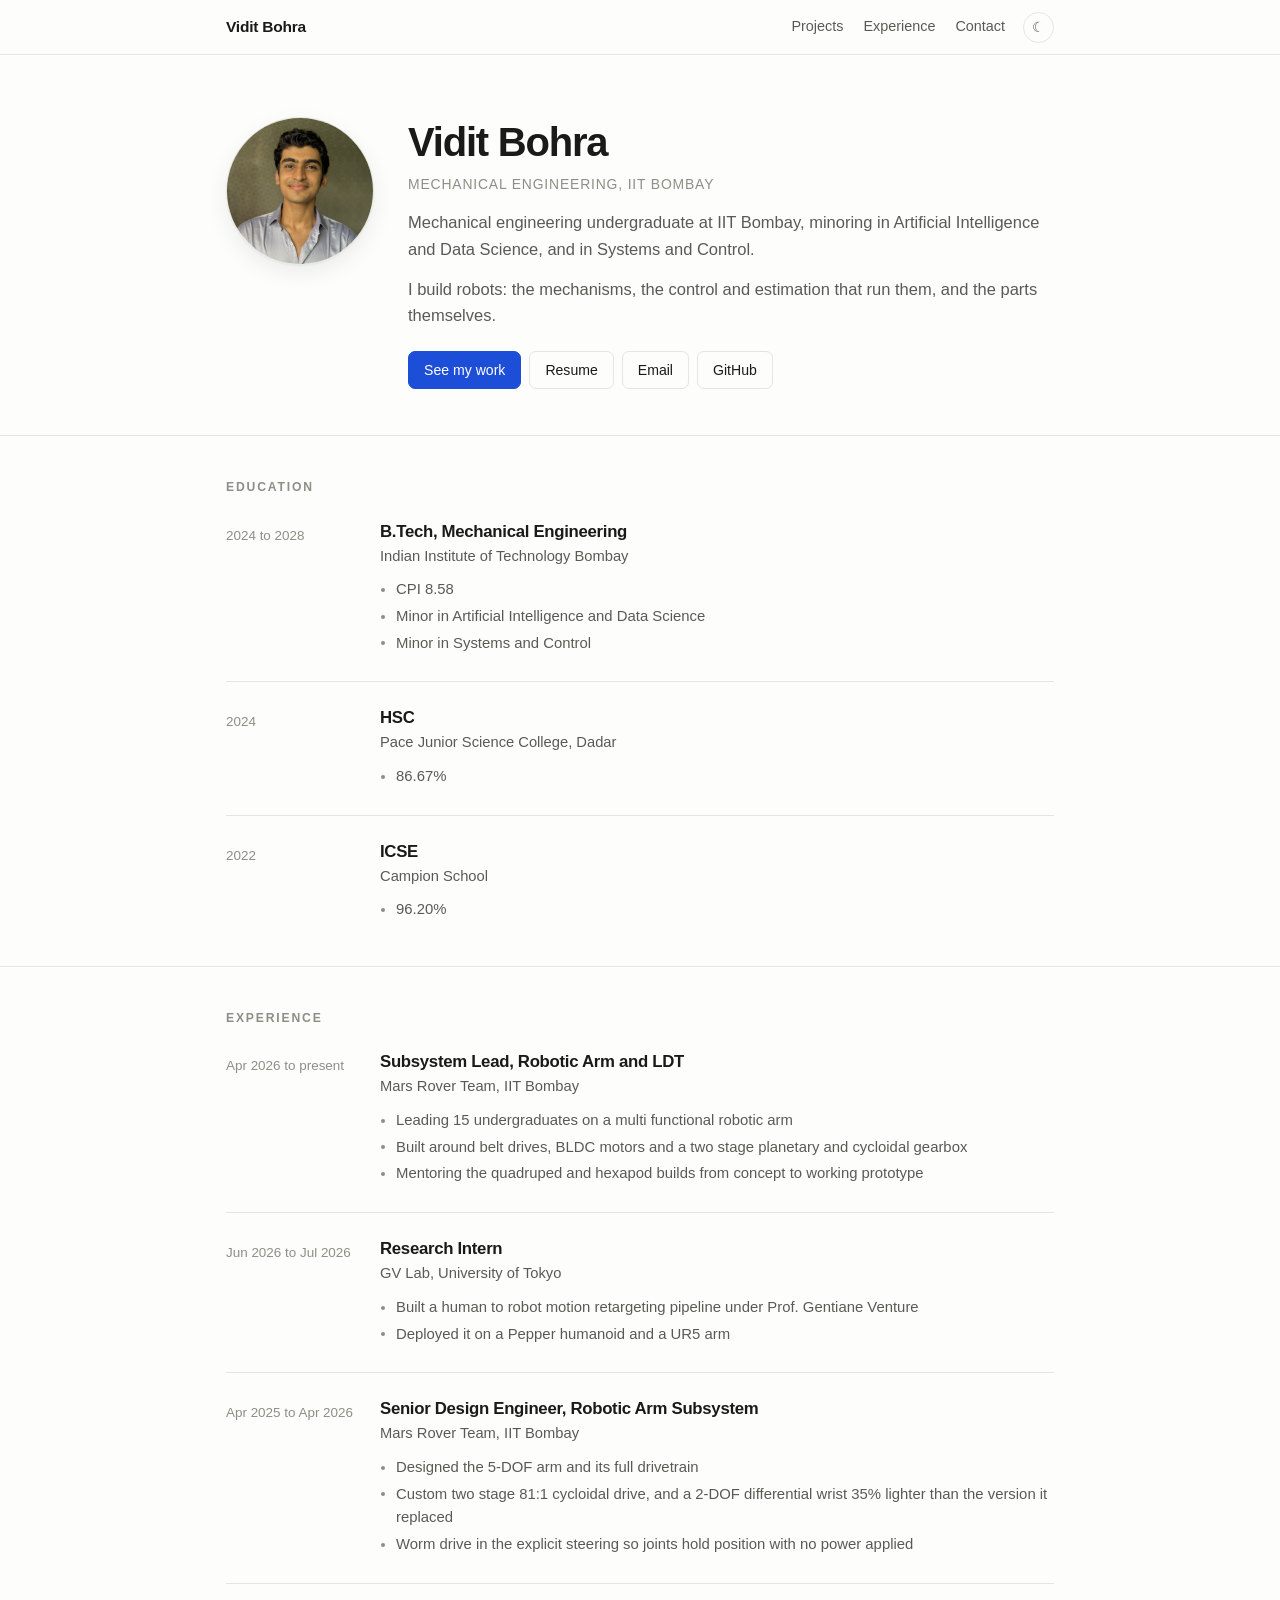
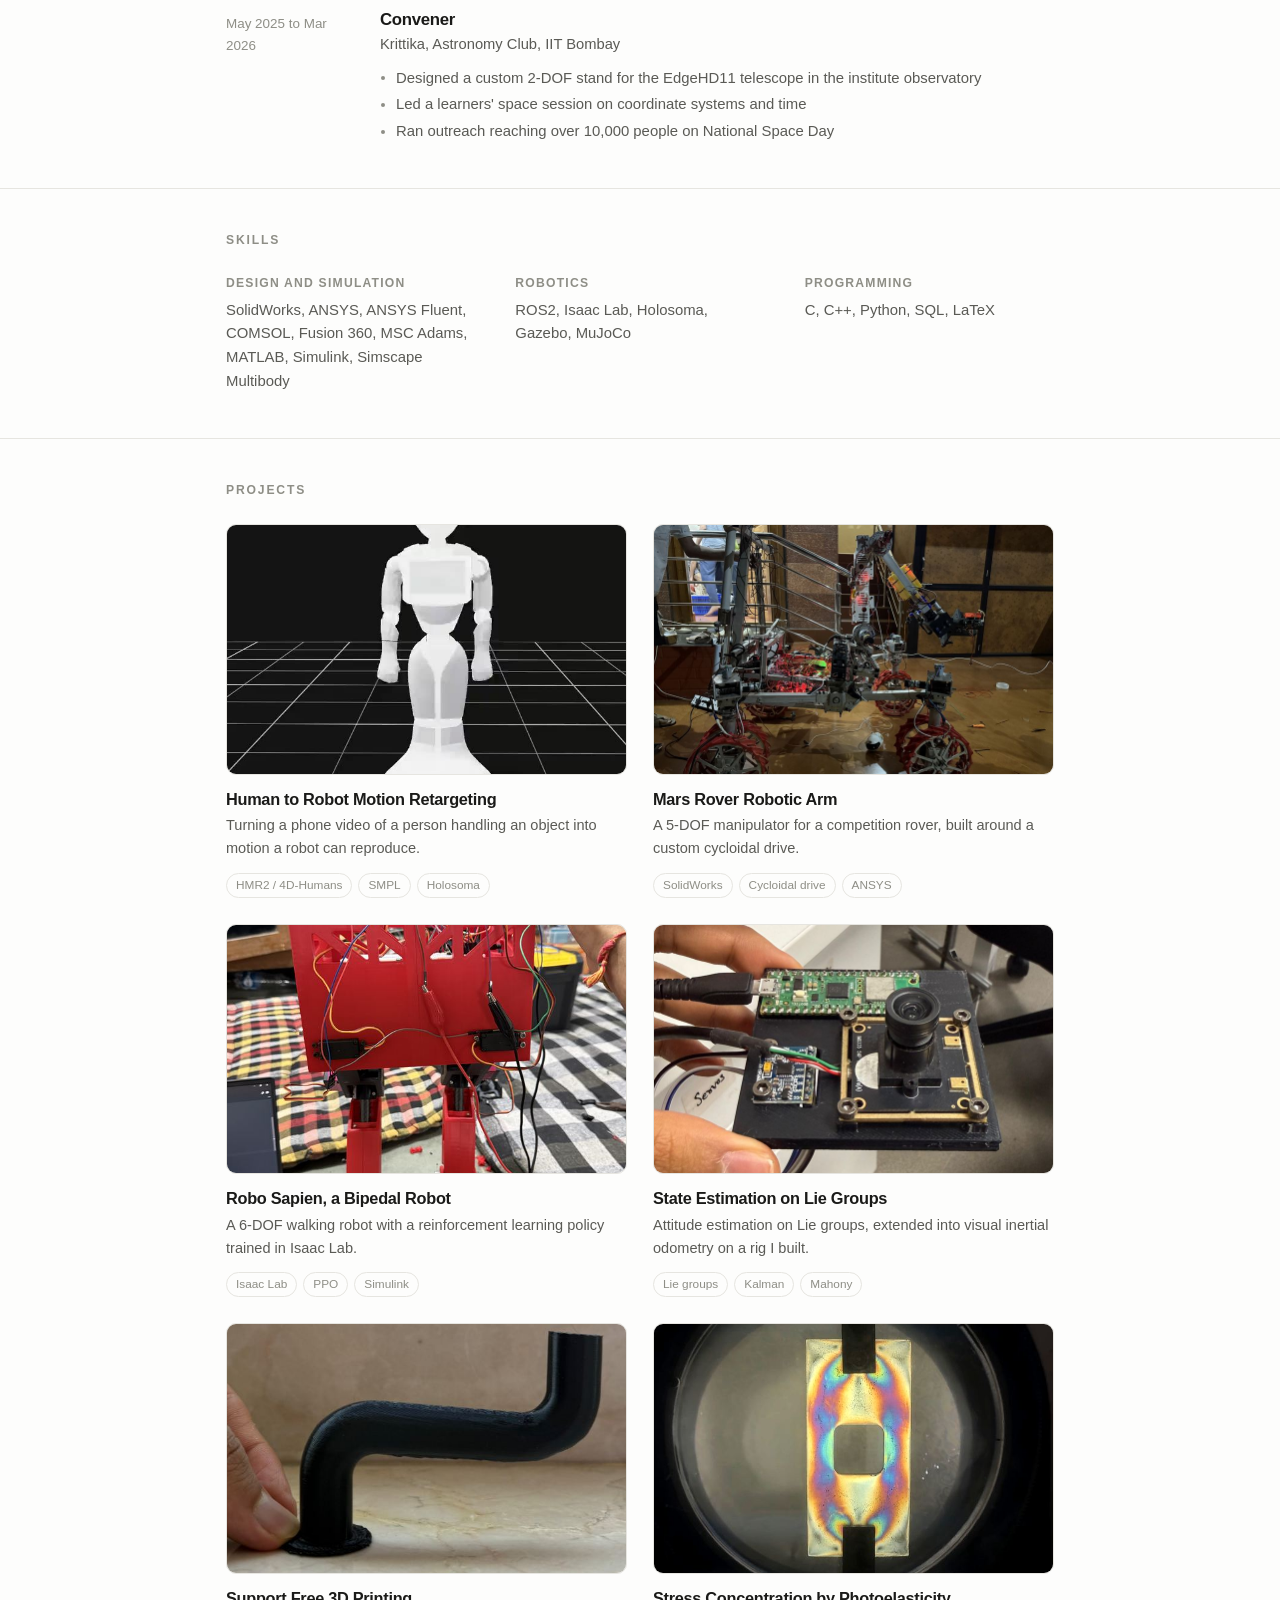
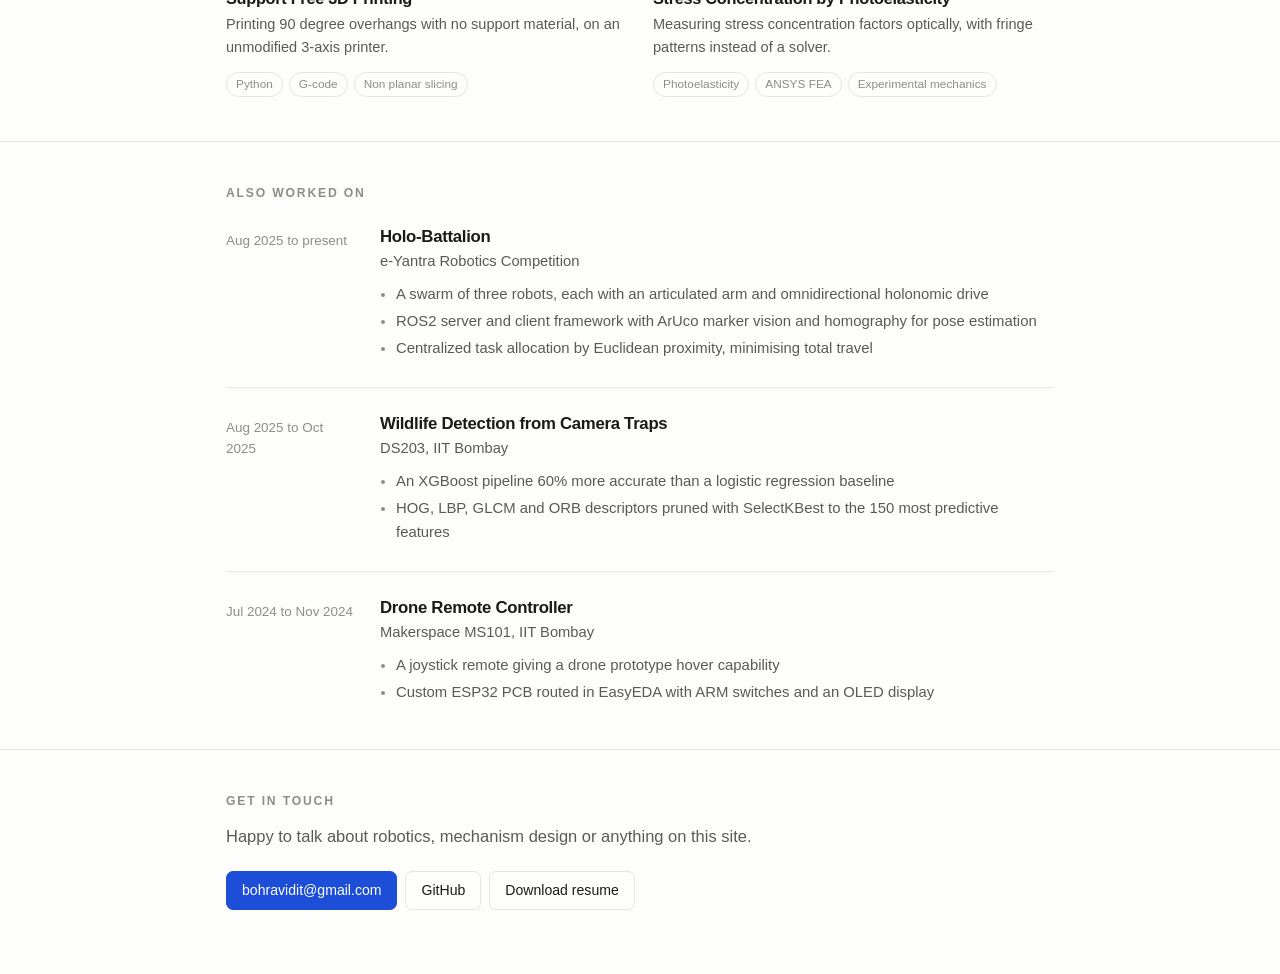
==== index.html @ 9d3ce559 "Redesign around how personal sites are actually laid out The portrait was rendering full size and un" ====
<!doctype html>
<html lang="en">
<head>
<meta charset="utf-8">
<meta name="viewport" content="width=device-width, initial-scale=1">
<title>Vidit Bohra</title>
<meta name="description" content="Mechanical engineering at IIT Bombay. Robotics, mechanism design, control and estimation.">
<meta property="og:title" content="Vidit Bohra">
<meta property="og:description" content="Mechanical engineering at IIT Bombay. Robotics, mechanism design, control and estimation.">
<meta property="og:type" content="website">
<link rel="stylesheet" href="style.css">
<link rel="icon" href="data:image/svg+xml,<svg xmlns='http://www.w3.org/2000/svg' viewBox='0 0 100 100'><text y='.9em' font-size='90'>&#9881;</text></svg>">
</head>
<body>

<header class="topbar">
  <div class="bar">
    <a class="wordmark" href="index.html">Vidit Bohra</a>
    <nav class="topnav"><a href="#projects">Projects</a><a href="#experience">Experience</a><a href="#contact">Contact</a></nav>
    <button id="theme-toggle" type="button" aria-label="Switch colour theme" title="Switch colour theme"></button>
  </div>
</header>


<header class="intro">
  <div class="wrap intro-inner">
    <img class="avatar" src="assets/me/portrait-thumb.jpg" alt="Vidit Bohra" decoding="async">
    <div class="intro-text">
      <h1>Vidit Bohra</h1>
      <p class="role">Mechanical Engineering, IIT Bombay</p>
      <p>Mechanical engineering undergraduate at IIT Bombay, minoring in Artificial Intelligence and Data Science, and in Systems and Control.</p><p>I build robots: the mechanisms, the control and estimation that run them, and the parts themselves.</p>
      <div class="btns">
        <a class="btn primary" href="#projects">See my work</a>
        <a class="btn" href="resume.pdf">Resume</a>
        <a class="btn" href="mailto:bohravidit@gmail.com">Email</a>
        <a class="btn" href="https://github.com/IGotYourMonkey">GitHub</a>
      </div>
    </div>
  </div>
</header>

<main>

<section id="education">
  <div class="wrap"><h2>Education</h2><ul class="rows"><li class="row"><p class="when">2024 to 2028</p><div class="row-body"><h3>B.Tech, Mechanical Engineering</h3><p class="org">Indian Institute of Technology Bombay</p><ul class="points"><li>CPI 8.58</li><li>Minor in Artificial Intelligence and Data Science</li><li>Minor in Systems and Control</li></ul></div></li><li class="row"><p class="when">2024</p><div class="row-body"><h3>HSC</h3><p class="org">Pace Junior Science College, Dadar</p><ul class="points"><li>86.67%</li></ul></div></li><li class="row"><p class="when">2022</p><div class="row-body"><h3>ICSE</h3><p class="org">Campion School</p><ul class="points"><li>96.20%</li></ul></div></li></ul></div>
</section>

<section id="experience">
  <div class="wrap"><h2>Experience</h2><ul class="rows"><li class="row"><p class="when">Apr 2026 to present</p><div class="row-body"><h3>Subsystem Lead, Robotic Arm and LDT</h3><p class="org">Mars Rover Team, IIT Bombay</p><ul class="points"><li>Leading 15 undergraduates on a multi functional robotic arm</li><li>Built around belt drives, BLDC motors and a two stage planetary and cycloidal gearbox</li><li>Mentoring the quadruped and hexapod builds from concept to working prototype</li></ul></div></li><li class="row"><p class="when">Jun 2026 to Jul 2026</p><div class="row-body"><h3>Research Intern</h3><p class="org">GV Lab, University of Tokyo</p><ul class="points"><li>Built a human to robot motion retargeting pipeline under Prof. Gentiane Venture</li><li>Deployed it on a Pepper humanoid and a UR5 arm</li></ul></div></li><li class="row"><p class="when">Apr 2025 to Apr 2026</p><div class="row-body"><h3>Senior Design Engineer, Robotic Arm Subsystem</h3><p class="org">Mars Rover Team, IIT Bombay</p><ul class="points"><li>Designed the 5-DOF arm and its full drivetrain</li><li>Custom two stage 81:1 cycloidal drive, and a 2-DOF differential wrist 35% lighter than the version it replaced</li><li>Worm drive in the explicit steering so joints hold position with no power applied</li></ul></div></li><li class="row"><p class="when">May 2025 to Mar 2026</p><div class="row-body"><h3>Convener</h3><p class="org">Krittika, Astronomy Club, IIT Bombay</p><ul class="points"><li>Designed a custom 2-DOF stand for the EdgeHD11 telescope in the institute observatory</li><li>Led a learners&#x27; space session on coordinate systems and time</li><li>Ran outreach reaching over 10,000 people on National Space Day</li></ul></div></li></ul></div>
</section>

<section id="skills">
  <div class="wrap"><h2>Skills</h2><dl class="skills"><div class="skill"><dt>Design and simulation</dt><dd>SolidWorks, ANSYS, ANSYS Fluent, COMSOL, Fusion 360, MSC Adams, MATLAB, Simulink, Simscape Multibody</dd></div><div class="skill"><dt>Robotics</dt><dd>ROS2, Isaac Lab, Holosoma, Gazebo, MuJoCo</dd></div><div class="skill"><dt>Programming</dt><dd>C, C++, Python, SQL, LaTeX</dd></div></dl></div>
</section>

<section id="projects">
  <div class="wrap">
    <h2>Projects</h2>
    <div class="cards"><a class="card" href="projects/retargeting.html"><div class="card-img"><img src="assets/retargeting/pepper-sim-poster.jpg" alt="A Pepper humanoid reproducing a captured human motion in simulation" loading="lazy" decoding="async"></div><div class="card-body"><h3>Human to Robot Motion Retargeting</h3><p class="card-sum">Turning a phone video of a person handling an object into motion a robot can reproduce.</p><ul class="tags"><li>HMR2 / 4D-Humans</li><li>SMPL</li><li>Holosoma</li></ul></div></a><a class="card" href="projects/mars-rover-arm.html"><div class="card-img"><img src="assets/mars-rover-arm/rover-field-thumb.jpg" alt="The completed rover with its robotic arm deployed on a competition course" loading="lazy" decoding="async"></div><div class="card-body"><h3>Mars Rover Robotic Arm</h3><p class="card-sum">A 5-DOF manipulator for a competition rover, built around a custom cycloidal drive.</p><ul class="tags"><li>SolidWorks</li><li>Cycloidal drive</li><li>ANSYS</li></ul></div></a><a class="card" href="projects/bipedal-robot.html"><div class="card-img"><img src="assets/bipedal-robot/hardware-thumb.jpg" alt="The assembled bipedal robot in red printed parts, standing on a bench" loading="lazy" decoding="async"></div><div class="card-body"><h3>Robo Sapien, a Bipedal Robot</h3><p class="card-sum">A 6-DOF walking robot with a reinforcement learning policy trained in Isaac Lab.</p><ul class="tags"><li>Isaac Lab</li><li>PPO</li><li>Simulink</li></ul></div></a><a class="card" href="projects/state-estimation.html"><div class="card-img"><img src="assets/state-estimation/camera-imu-rig-thumb.jpg" alt="A hand holding the custom camera and IMU rig built on a printed plate" loading="lazy" decoding="async"></div><div class="card-body"><h3>State Estimation on Lie Groups</h3><p class="card-sum">Attitude estimation on Lie groups, extended into visual inertial odometry on a rig I built.</p><ul class="tags"><li>Lie groups</li><li>Kalman</li><li>Mahony</li></ul></div></a><a class="card" href="projects/support-free-printing.html"><div class="card-img"><img src="assets/support-free-printing/printed-part-thumb.jpg" alt="A black 3D printed pipe with a 90 degree overhang, printed without supports" loading="lazy" decoding="async"></div><div class="card-body"><h3>Support Free 3D Printing</h3><p class="card-sum">Printing 90 degree overhangs with no support material, on an unmodified 3-axis printer.</p><ul class="tags"><li>Python</li><li>G-code</li><li>Non planar slicing</li></ul></div></a><a class="card" href="projects/photoelasticity.html"><div class="card-img"><img src="assets/photoelasticity/square-hole-thumb.jpg" alt="Coloured isochromatic fringe pattern around a square hole in a loaded specimen" loading="lazy" decoding="async"></div><div class="card-body"><h3>Stress Concentration by Photoelasticity</h3><p class="card-sum">Measuring stress concentration factors optically, with fringe patterns instead of a solver.</p><ul class="tags"><li>Photoelasticity</li><li>ANSYS FEA</li><li>Experimental mechanics</li></ul></div></a></div>
  </div>
</section>

<section id="other">
  <div class="wrap"><h2>Also worked on</h2><ul class="rows"><li class="row"><p class="when">Aug 2025 to present</p><div class="row-body"><h3>Holo-Battalion</h3><p class="org">e-Yantra Robotics Competition</p><ul class="points"><li>A swarm of three robots, each with an articulated arm and omnidirectional holonomic drive</li><li>ROS2 server and client framework with ArUco marker vision and homography for pose estimation</li><li>Centralized task allocation by Euclidean proximity, minimising total travel</li></ul></div></li><li class="row"><p class="when">Aug 2025 to Oct 2025</p><div class="row-body"><h3>Wildlife Detection from Camera Traps</h3><p class="org">DS203, IIT Bombay</p><ul class="points"><li>An XGBoost pipeline 60% more accurate than a logistic regression baseline</li><li>HOG, LBP, GLCM and ORB descriptors pruned with SelectKBest to the 150 most predictive features</li></ul></div></li><li class="row"><p class="when">Jul 2024 to Nov 2024</p><div class="row-body"><h3>Drone Remote Controller</h3><p class="org">Makerspace MS101, IIT Bombay</p><ul class="points"><li>A joystick remote giving a drone prototype hover capability</li><li>Custom ESP32 PCB routed in EasyEDA with ARM switches and an OLED display</li></ul></div></li></ul></div>
</section>

</main>


<footer id="contact">
  <div class="wrap">
    <h2>Get in touch</h2>
    <p class="footer-line">Happy to talk about robotics, mechanism design or anything on this site.</p>
    <div class="btns">
      <a class="btn primary" href="mailto:bohravidit@gmail.com">bohravidit@gmail.com</a>
      <a class="btn" href="https://github.com/IGotYourMonkey">GitHub</a>
      <a class="btn" href="resume.pdf">Download resume</a>
    </div>
  </div>
</footer>

<div id="lightbox" hidden>
  <button id="lightbox-close" type="button" aria-label="Close">&times;</button>
  <img id="lightbox-img" alt="">
</div>

<script src="script.js"></script>
</body>
</html>
---- style.css ----
/* Vidit Bohra, personal site.

   Laid out the way good personal sites are: one narrow column, a compact header
   with a circular photo beside the name, understated section labels, and dates
   in a left gutter. No alternating background bands and very little box chrome,
   which is what made the earlier version read like a product page rather than
   somebody's site. */

:root {
  --bg:       #fdfdfc;
  --raised:   #f4f4f2;
  --text:     #1a1a18;
  --muted:    #5a5a55;
  --faint:    #8e8e86;
  --rule:     #e6e5e0;
  --accent:   #1d4ed8;
  --accent-c: #ffffff;
  --shadow:   0 1px 2px rgb(20 20 18 / 5%), 0 8px 22px rgb(20 20 18 / 7%);

  --wrap:  880px;
  --prose: 660px;
}

@media (prefers-color-scheme: dark) {
  :root {
    --bg: #111110; --raised: #1a1a18; --text: #e9e8e3; --muted: #a3a29b;
    --faint: #77766f; --rule: #2a2a27; --accent: #8fb0ff; --accent-c: #111110;
    --shadow: 0 1px 2px rgb(0 0 0 / 40%), 0 8px 22px rgb(0 0 0 / 34%);
  }
}

/* The toggle writes data-theme on <html> and has to beat the media query,
   so both directions are stated explicitly. */
:root[data-theme="light"] {
  --bg: #fdfdfc; --raised: #f4f4f2; --text: #1a1a18; --muted: #5a5a55;
  --faint: #8e8e86; --rule: #e6e5e0; --accent: #1d4ed8; --accent-c: #ffffff;
  --shadow: 0 1px 2px rgb(20 20 18 / 5%), 0 8px 22px rgb(20 20 18 / 7%);
}
:root[data-theme="dark"] {
  --bg: #111110; --raised: #1a1a18; --text: #e9e8e3; --muted: #a3a29b;
  --faint: #77766f; --rule: #2a2a27; --accent: #8fb0ff; --accent-c: #111110;
  --shadow: 0 1px 2px rgb(0 0 0 / 40%), 0 8px 22px rgb(0 0 0 / 34%);
}

* { box-sizing: border-box; }
html { -webkit-text-size-adjust: 100%; scroll-behavior: smooth; scroll-padding-top: 4.5rem; }

body {
  margin: 0;
  background: var(--bg);
  color: var(--text);
  font: 400 16.5px/1.6 -apple-system, BlinkMacSystemFont, "Segoe UI", Roboto,
        "Helvetica Neue", Arial, sans-serif;
  -webkit-font-smoothing: antialiased;
}

@media (prefers-reduced-motion: reduce) {
  html { scroll-behavior: auto; }
  *, *::before, *::after { transition: none !important; animation: none !important; }
}

img { max-width: 100%; display: block; }
a { color: var(--accent); }
:focus-visible { outline: 2px solid var(--accent); outline-offset: 3px; border-radius: 4px; }

h1, h2, h3 { margin: 0; line-height: 1.25; letter-spacing: -0.018em; font-weight: 640; }
p { margin: 0; }

.wrap { max-width: var(--wrap); margin: 0 auto; padding: 0 26px; }

/* ── Top bar ─────────────────────────────────────────────── */

.topbar {
  position: sticky; top: 0; z-index: 40;
  background: color-mix(in srgb, var(--bg) 85%, transparent);
  backdrop-filter: saturate(180%) blur(10px);
  border-bottom: 1px solid var(--rule);
}

.bar {
  max-width: var(--wrap); margin: 0 auto; padding: 0 26px;
  height: 54px; display: flex; align-items: center; gap: 18px;
}

.wordmark {
  font-weight: 640; font-size: .97rem; letter-spacing: -0.015em;
  color: var(--text); text-decoration: none; margin-right: auto;
}

.topnav { display: flex; gap: 20px; align-items: center; }
.topnav a { color: var(--muted); text-decoration: none; font-size: .9rem; }
.topnav a:hover { color: var(--text); }
.topnav .back::before { content: "\2190"; margin-right: .4em; }

#theme-toggle {
  width: 31px; height: 31px; flex: none;
  border: 1px solid var(--rule); border-radius: 50%;
  background: transparent; color: var(--muted);
  font-size: .88rem; line-height: 1; cursor: pointer;
}
#theme-toggle:hover { color: var(--accent); border-color: var(--accent); }

/* ── Intro ───────────────────────────────────────────────── */

.intro { padding: 62px 0 46px; }

.intro-inner { display: flex; align-items: flex-start; gap: 34px; }

.avatar {
  flex: none; width: 148px; height: 148px;
  border-radius: 50%;             /* the source is already a square face crop */
  object-fit: cover;
  border: 1px solid var(--rule);
  box-shadow: var(--shadow);
}

.intro-text { min-width: 0; }
.intro-text h1 { font-size: clamp(1.9rem, 4vw, 2.5rem); letter-spacing: -0.03em; }

.role {
  margin-top: 6px; color: var(--faint);
  font-size: .87rem; font-weight: 500;
  letter-spacing: .06em; text-transform: uppercase;
}

.intro-text p:not(.role) {
  margin-top: 14px; color: var(--muted); max-width: var(--prose);
}

.btns { display: flex; flex-wrap: wrap; gap: 8px; margin-top: 22px; }

.btn {
  display: inline-block; padding: 7px 15px;
  border: 1px solid var(--rule); border-radius: 7px;
  background: transparent; color: var(--text);
  font-size: .88rem; text-decoration: none;
  transition: border-color .15s, color .15s, background .15s;
}
.btn:hover { border-color: var(--accent); color: var(--accent); }
.btn.primary { background: var(--accent); border-color: var(--accent); color: var(--accent-c); }
.btn.primary:hover { color: var(--accent-c); opacity: .9; }

/* ── Sections ────────────────────────────────────────────── */

section { padding: 44px 0; border-top: 1px solid var(--rule); }

/* Section names are labels, not headlines. The content is the loud part. */
section > .wrap > h2 {
  font-size: .76rem; font-weight: 620;
  letter-spacing: .15em; text-transform: uppercase;
  color: var(--faint); margin-bottom: 26px;
}

/* ── Row lists ───────────────────────────────────────────── */

.rows { list-style: none; margin: 0; padding: 0; }

.row {
  display: grid; grid-template-columns: 128px minmax(0, 1fr); gap: 0 26px;
  padding-bottom: 26px; margin-bottom: 26px;
  border-bottom: 1px solid var(--rule);
}
.row:last-child { padding-bottom: 0; margin-bottom: 0; border-bottom: 0; }

.when {
  color: var(--faint); font-size: .84rem;
  font-variant-numeric: tabular-nums; padding-top: 3px;
}

.row-body h3 { font-size: 1.05rem; }
.org { color: var(--muted); font-size: .92rem; margin-top: 2px; }

.points {
  list-style: none; margin: 10px 0 0; padding: 0;
  color: var(--muted); font-size: .93rem;
}
.points li { position: relative; padding-left: 16px; margin-bottom: 3px; }
.points li:last-child { margin-bottom: 0; }
.points li::before {
  content: ""; position: absolute; left: 1px; top: .66em;
  width: 4px; height: 4px; border-radius: 50%; background: var(--faint);
}

/* ── Skills ──────────────────────────────────────────────── */

.skills {
  margin: 0; display: grid; gap: 20px 40px;
  grid-template-columns: repeat(auto-fit, minmax(15rem, 1fr));
}
.skills dt {
  font-size: .76rem; font-weight: 620; letter-spacing: .1em;
  text-transform: uppercase; color: var(--faint); margin-bottom: 5px;
}
.skills dd { margin: 0; font-size: .93rem; color: var(--muted); }

/* ── Project cards ───────────────────────────────────────── */

.cards {
  display: grid; gap: 26px;
  grid-template-columns: repeat(auto-fill, minmax(min(100%, 22rem), 1fr));
}

.card {
  display: block; text-decoration: none; color: inherit;
  border-radius: 10px;
}
.card-img {
  aspect-ratio: 16 / 10; overflow: hidden; border-radius: 10px;
  background: var(--raised); border: 1px solid var(--rule);
}
.card-img img { width: 100%; height: 100%; object-fit: cover; transition: transform .4s ease; }
.card:hover .card-img img { transform: scale(1.035); }

.card-body { padding-top: 14px; }
.card-body h3 { font-size: 1.02rem; }
.card:hover .card-body h3 { color: var(--accent); }
.card-body h3::after {
  content: "\2192"; margin-left: .4em; color: var(--accent);
  opacity: 0; transition: opacity .2s, transform .2s; display: inline-block;
}
.card:hover .card-body h3::after { opacity: 1; transform: translateX(3px); }

.card-sum { margin-top: 5px; color: var(--muted); font-size: .91rem; }

.tags { list-style: none; display: flex; flex-wrap: wrap; gap: 6px; padding: 0; margin: 12px 0 0; }
.tags li {
  padding: 2px 9px; border: 1px solid var(--rule); border-radius: 20px;
  color: var(--faint); font-size: .74rem;
}

/* ── Project page ────────────────────────────────────────── */

.project-head { padding: 52px 0 0; }
.project-head h1 { font-size: clamp(1.8rem, 4vw, 2.3rem); letter-spacing: -0.028em; }
.project-head .role { margin-top: 8px; }
.summary { margin-top: 16px; color: var(--muted); max-width: var(--prose); font-size: 1.05rem; }
.project-head .tags { margin-top: 18px; }

.cover { margin: 34px 0 0; }
.cover .media { aspect-ratio: var(--ar, 16 / 9); max-height: 520px; border-radius: 10px; }

.writeup { padding: 40px 0; border-top: 0; }
.prose { max-width: var(--prose); }
.prose p { margin-bottom: 17px; color: var(--muted); }
.prose p:last-child { margin-bottom: 0; }

/* ── Galleries ───────────────────────────────────────────── */

/* Justified rows. Each tile is sized from its real aspect ratio (--ar, set per
   figure by the generator) and allowed to grow, so every row ends flush at both
   edges instead of leaving a hole where a grid ran out of items. */
.grid { display: flex; flex-wrap: wrap; gap: 16px; }

.tile {
  margin: 0;
  /* Width tracking --ar is what puts every tile in a row on the same height.
     The grow factor is scaled up because flexbox distributes only a fraction of
     the free space when the factors in a line sum to under 1, which left a lone
     item on a last row stranded at half width. */
  flex: calc(var(--ar) * 10) 1 calc(var(--ar) * 180px);
  /* Ceiling on height, expressed as width so the aspect ratio still holds. Full
     rows never reach it; it only catches a leftover item on a last row, which
     would otherwise stretch across the page and crop badly. */
  max-width: calc(var(--ar) * 400px);
}

/* Plots and diagrams carry fine detail, so they get a row to themselves. */
.tile.plot { flex-basis: 100%; }

/* Every media cell is a button so it works from the keyboard as well.
   The box takes the media's own aspect ratio, so nothing is cropped. */
.media {
  position: relative; display: block; width: 100%; padding: 0;
  aspect-ratio: var(--ar, 4 / 3); max-height: 480px;
  overflow: hidden; cursor: pointer;
  border: 1px solid var(--rule); border-radius: 8px;
  background: var(--raised);
  transition: border-color .2s;
}
.media:hover { border-color: var(--accent); }
.media img { width: 100%; height: 100%; object-fit: cover; transition: transform .4s ease; }
.media:hover img { transform: scale(1.03); }

/* Plots are drawn on white, so the cell stays white in both themes. */
.tile.plot .media { background: #fff; max-height: 560px; }
.tile.plot .media img { object-fit: contain; padding: 10px; }
.tile.plot .media:hover img { transform: none; }

.play {
  position: absolute; inset: 0; margin: auto;
  width: 50px; height: 50px; border-radius: 50%;
  background: rgb(0 0 0 / 52%); backdrop-filter: blur(3px);
  border: 1.5px solid rgb(255 255 255 / 70%);
  transition: background .2s, transform .2s;
}
.play::after {
  content: ""; position: absolute; inset: 0; margin: auto;
  width: 0; height: 0; margin-left: 19px;
  border-left: 15px solid #fff;
  border-top: 9px solid transparent; border-bottom: 9px solid transparent;
}
.media:hover .play { background: var(--accent); transform: scale(1.06); }

.media video { width: 100%; height: 100%; object-fit: contain; background: #000; display: block; }

figcaption { margin-top: 8px; color: var(--faint); font-size: .82rem; line-height: 1.45; }

/* ── Pager ───────────────────────────────────────────────── */

.pager { padding: 30px 0 56px; border-top: 1px solid var(--rule); }
.pager .wrap { display: flex; justify-content: space-between; gap: 20px; }

.pager-link { display: flex; flex-direction: column; gap: 3px; text-decoration: none; color: var(--text); }
.pager-link.next { text-align: right; align-items: flex-end; }
.dir { color: var(--faint); font-size: .74rem; text-transform: uppercase; letter-spacing: .12em; }
.name { font-size: .95rem; font-weight: 560; }
.pager-link:hover .name { color: var(--accent); }

/* ── Footer ──────────────────────────────────────────────── */

footer { padding: 44px 0 64px; border-top: 1px solid var(--rule); }
footer h2 {
  font-size: .76rem; font-weight: 620; letter-spacing: .15em;
  text-transform: uppercase; color: var(--faint);
}
.footer-line { margin-top: 14px; color: var(--muted); max-width: var(--prose); }

/* ── Lightbox ────────────────────────────────────────────── */

#lightbox {
  position: fixed; inset: 0; z-index: 60;
  display: flex; align-items: center; justify-content: center;
  padding: 34px; background: rgb(8 8 8 / 92%); cursor: zoom-out;
}
#lightbox[hidden] { display: none; }
#lightbox img { max-width: 100%; max-height: 100%; object-fit: contain; border-radius: 5px; }
#lightbox-close {
  position: absolute; top: 12px; right: 20px;
  border: 0; background: none; color: #fff; font-size: 2.4rem; line-height: 1; cursor: pointer;
}

/* ── Small screens ───────────────────────────────────────── */

@media (max-width: 700px) {
  .intro { padding: 40px 0 34px; }
  .intro-inner { flex-direction: column; gap: 22px; }
  .avatar { width: 104px; height: 104px; }
  .row { grid-template-columns: 1fr; gap: 0; }
  .when { order: -1; padding-top: 0; margin-bottom: 4px; }
  .tile { flex-basis: calc(var(--ar) * 120px); }
  .media, .tile.plot .media, .cover .media { max-height: 360px; }
}

@media (max-width: 560px) {
  body { font-size: 16px; }
  .wrap, .bar { padding: 0 18px; }
  .topnav { gap: 14px; }
  .topnav a { font-size: .85rem; }
  .cards { grid-template-columns: 1fr; }
  .grid { gap: 10px; }
  .pager .wrap { flex-direction: column; }
  .pager-link.next { text-align: left; align-items: flex-start; }
  figcaption { font-size: .78rem; }
}
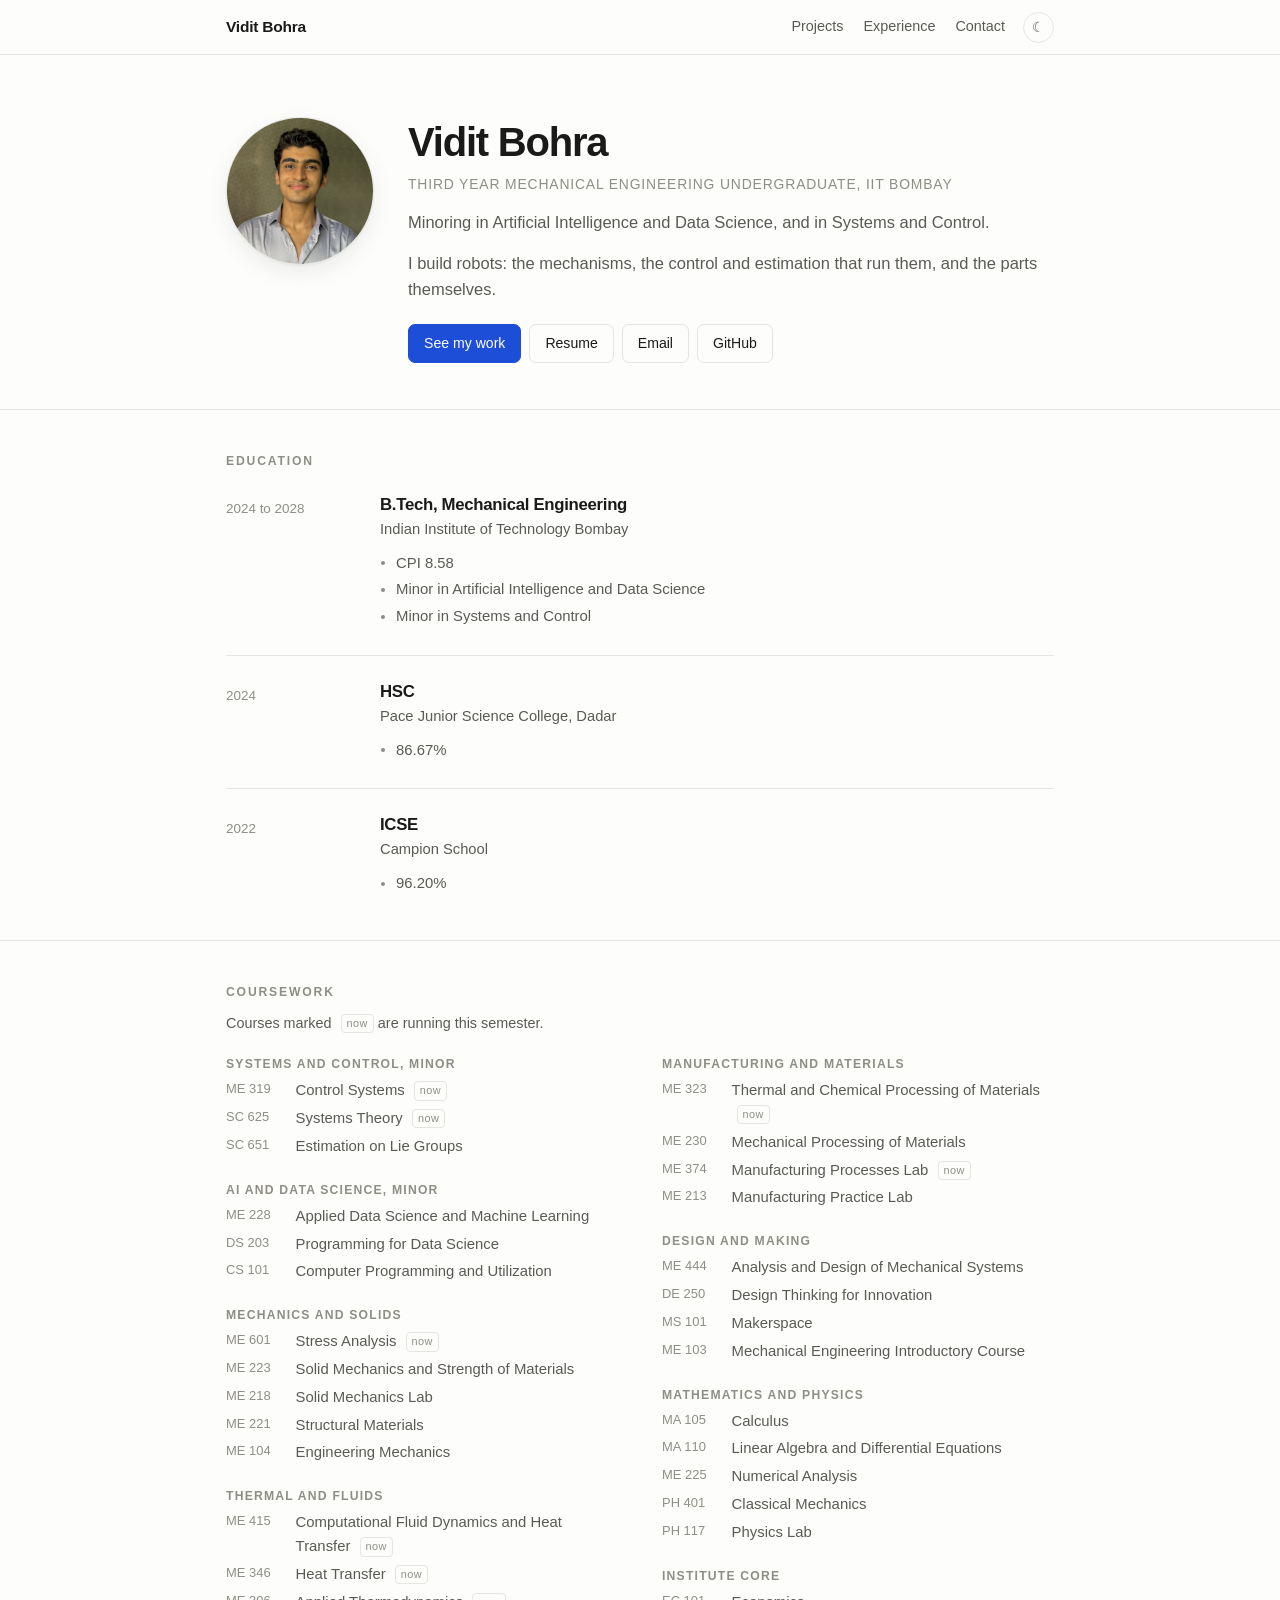
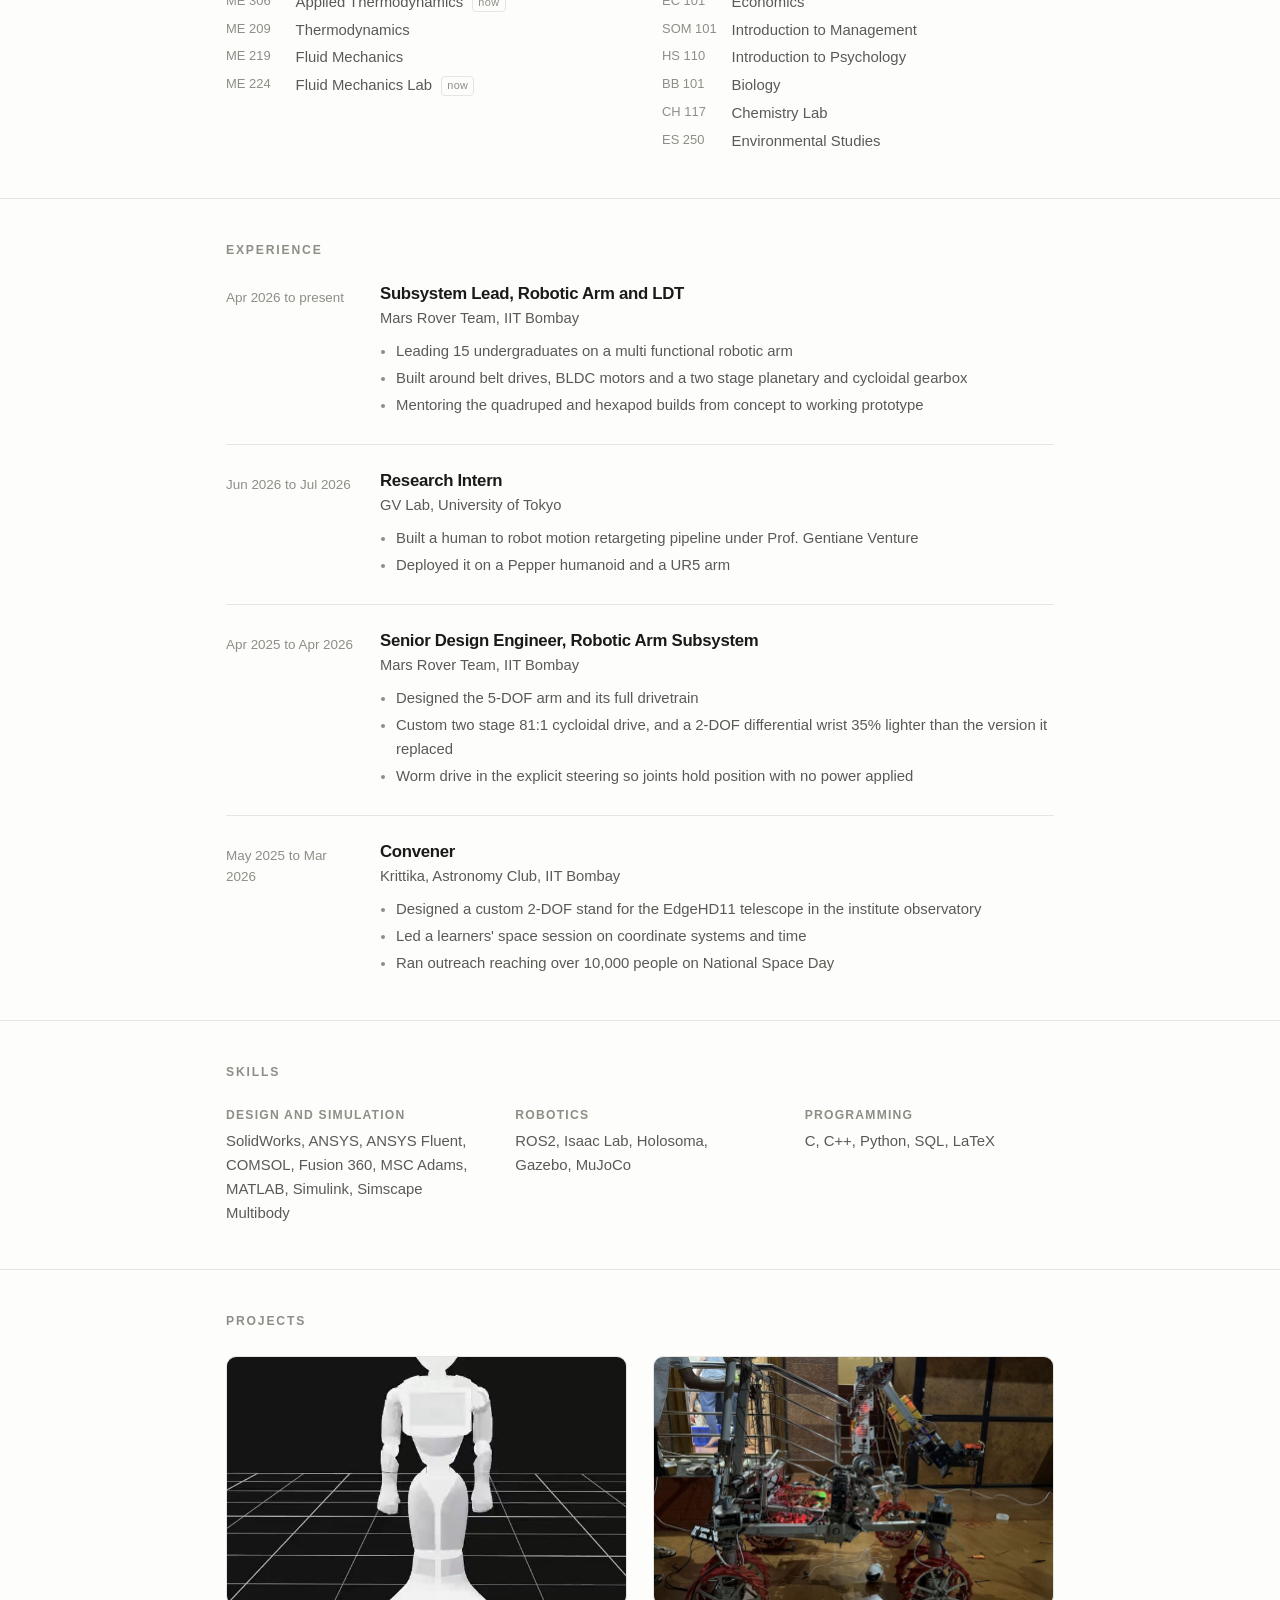
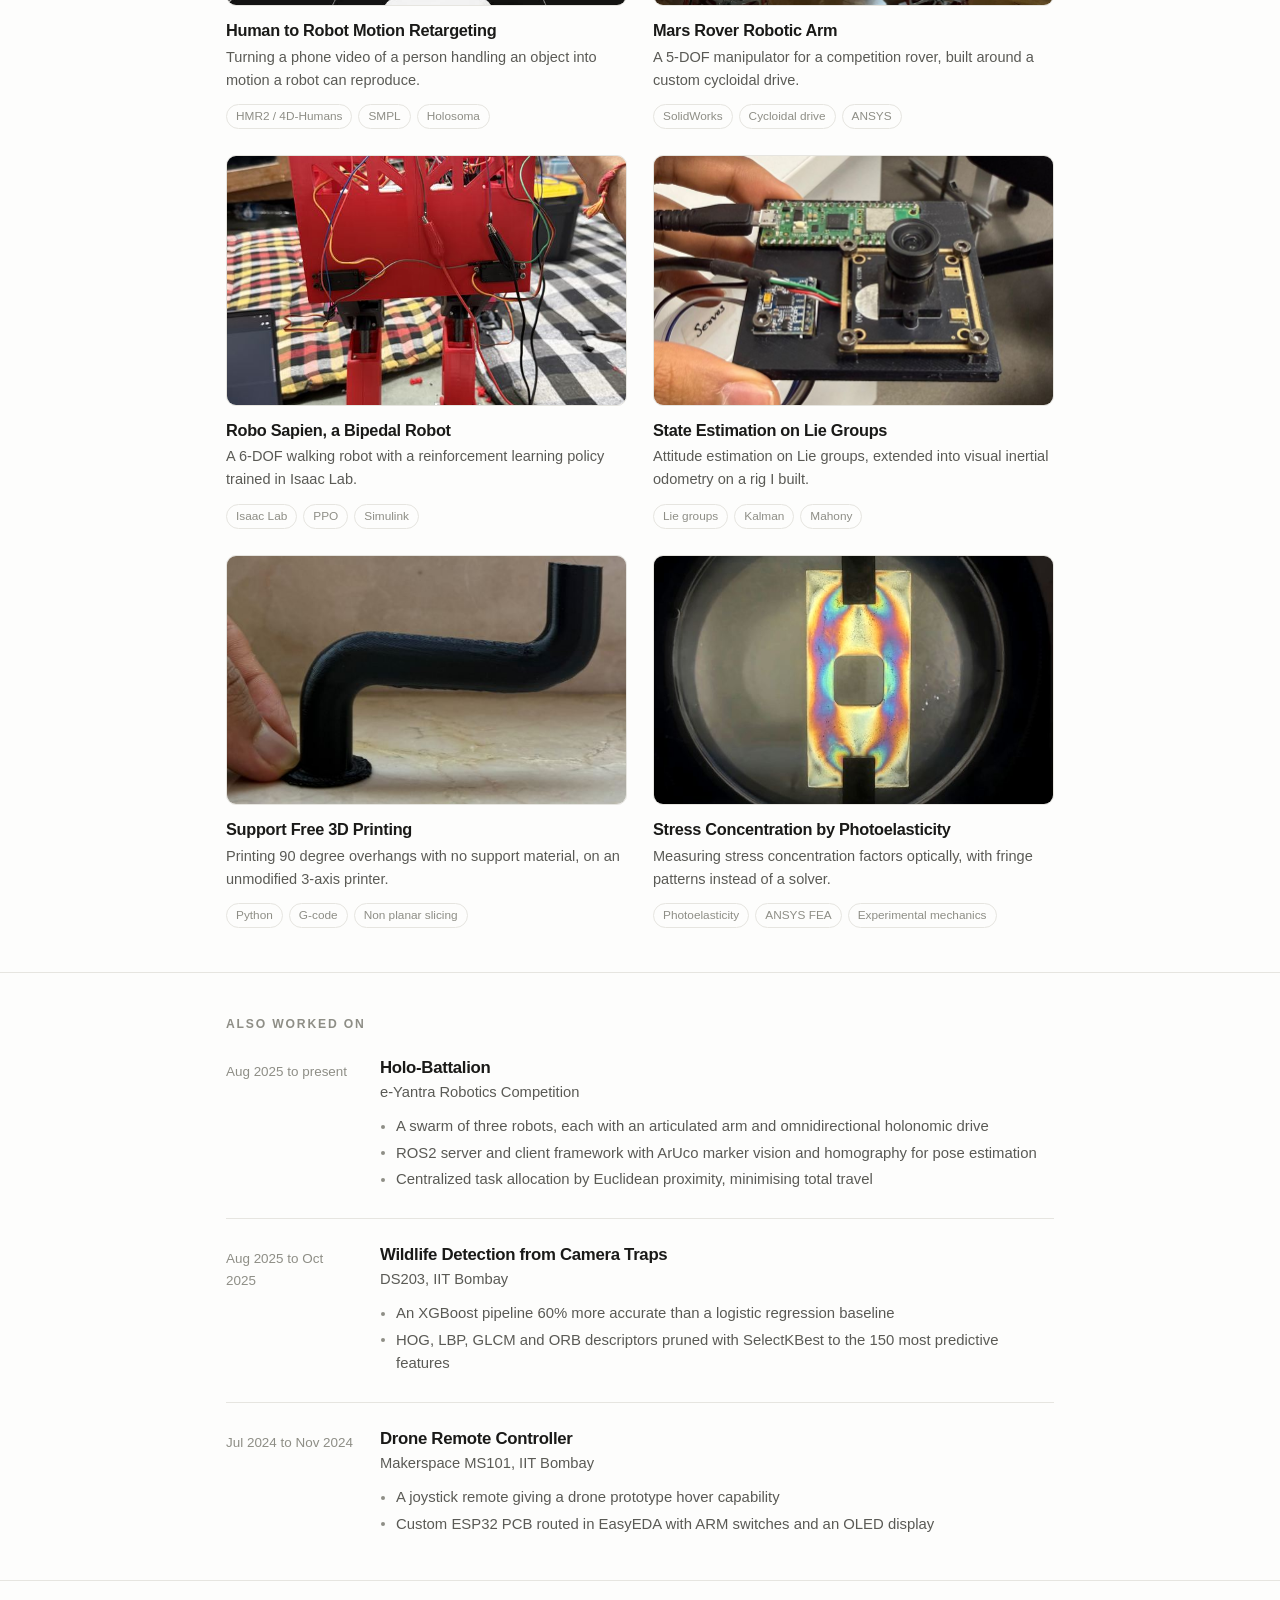
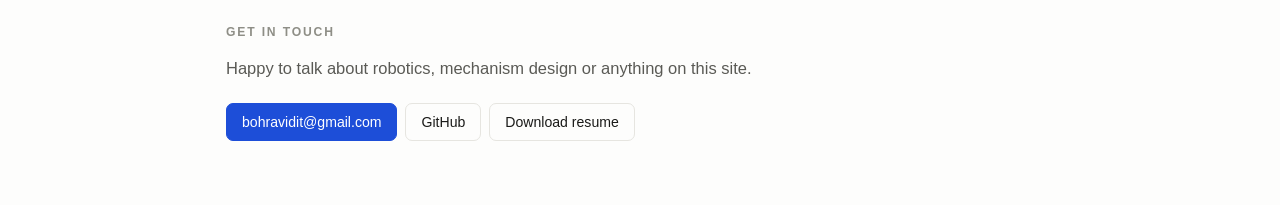
==== commit c885a919: "Add a coursework section, taken from the ASC transcript 36 courses grouped by subject rather than by" ====
--- a/index.html
+++ b/index.html
@@ -4,11 +4,11 @@
 <meta charset="utf-8">
 <meta name="viewport" content="width=device-width, initial-scale=1">
 <title>Vidit Bohra</title>
-<meta name="description" content="Mechanical engineering at IIT Bombay. Robotics, mechanism design, control and estimation.">
+<meta name="description" content="Third year mechanical engineering at IIT Bombay. Robotics, mechanism design, control and estimation.">
 <meta property="og:title" content="Vidit Bohra">
-<meta property="og:description" content="Mechanical engineering at IIT Bombay. Robotics, mechanism design, control and estimation.">
+<meta property="og:description" content="Third year mechanical engineering at IIT Bombay. Robotics, mechanism design, control and estimation.">
 <meta property="og:type" content="website">
-<link rel="stylesheet" href="style.css">
+<link rel="stylesheet" href="style.css?v=03ee2104">
 <link rel="icon" href="data:image/svg+xml,<svg xmlns='http://www.w3.org/2000/svg' viewBox='0 0 100 100'><text y='.9em' font-size='90'>&#9881;</text></svg>">
 </head>
 <body>
@@ -24,16 +24,16 @@
 
 <header class="intro">
   <div class="wrap intro-inner">
-    <img class="avatar" src="assets/me/portrait-thumb.jpg" alt="Vidit Bohra" decoding="async">
+    <img class="avatar" src="assets/me/portrait-thumb.jpg?v=d5cdbb0f" alt="Vidit Bohra" decoding="async">
     <div class="intro-text">
       <h1>Vidit Bohra</h1>
-      <p class="role">Mechanical Engineering, IIT Bombay</p>
-      <p>Mechanical engineering undergraduate at IIT Bombay, minoring in Artificial Intelligence and Data Science, and in Systems and Control.</p><p>I build robots: the mechanisms, the control and estimation that run them, and the parts themselves.</p>
+      <p class="role">Third year Mechanical Engineering undergraduate, IIT Bombay</p>
+      <p>Minoring in Artificial Intelligence and Data Science, and in Systems and Control.</p><p>I build robots: the mechanisms, the control and estimation that run them, and the parts themselves.</p>
       <div class="btns">
         <a class="btn primary" href="#projects">See my work</a>
         <a class="btn" href="resume.pdf">Resume</a>
         <a class="btn" href="mailto:bohravidit@gmail.com">Email</a>
-        <a class="btn" href="https://github.com/IGotYourMonkey">GitHub</a>
+        <a class="btn" href="https://github.com/viditbohra">GitHub</a>
       </div>
     </div>
   </div>
@@ -43,6 +43,14 @@
 
 <section id="education">
   <div class="wrap"><h2>Education</h2><ul class="rows"><li class="row"><p class="when">2024 to 2028</p><div class="row-body"><h3>B.Tech, Mechanical Engineering</h3><p class="org">Indian Institute of Technology Bombay</p><ul class="points"><li>CPI 8.58</li><li>Minor in Artificial Intelligence and Data Science</li><li>Minor in Systems and Control</li></ul></div></li><li class="row"><p class="when">2024</p><div class="row-body"><h3>HSC</h3><p class="org">Pace Junior Science College, Dadar</p><ul class="points"><li>86.67%</li></ul></div></li><li class="row"><p class="when">2022</p><div class="row-body"><h3>ICSE</h3><p class="org">Campion School</p><ul class="points"><li>96.20%</li></ul></div></li></ul></div>
+</section>
+
+<section id="coursework">
+  <div class="wrap">
+    <h2>Coursework</h2>
+    <p class="section-note">Courses marked <span class="now">now</span> are running this semester.</p>
+    <div class="courses"><div class="course-group"><h3>Systems and control, minor</h3><ul><li><span class="code">ME 319</span><span>Control Systems <span class="now">now</span></span></li><li><span class="code">SC 625</span><span>Systems Theory <span class="now">now</span></span></li><li><span class="code">SC 651</span><span>Estimation on Lie Groups</span></li></ul></div><div class="course-group"><h3>AI and data science, minor</h3><ul><li><span class="code">ME 228</span><span>Applied Data Science and Machine Learning</span></li><li><span class="code">DS 203</span><span>Programming for Data Science</span></li><li><span class="code">CS 101</span><span>Computer Programming and Utilization</span></li></ul></div><div class="course-group"><h3>Mechanics and solids</h3><ul><li><span class="code">ME 601</span><span>Stress Analysis <span class="now">now</span></span></li><li><span class="code">ME 223</span><span>Solid Mechanics and Strength of Materials</span></li><li><span class="code">ME 218</span><span>Solid Mechanics Lab</span></li><li><span class="code">ME 221</span><span>Structural Materials</span></li><li><span class="code">ME 104</span><span>Engineering Mechanics</span></li></ul></div><div class="course-group"><h3>Thermal and fluids</h3><ul><li><span class="code">ME 415</span><span>Computational Fluid Dynamics and Heat Transfer <span class="now">now</span></span></li><li><span class="code">ME 346</span><span>Heat Transfer <span class="now">now</span></span></li><li><span class="code">ME 306</span><span>Applied Thermodynamics <span class="now">now</span></span></li><li><span class="code">ME 209</span><span>Thermodynamics</span></li><li><span class="code">ME 219</span><span>Fluid Mechanics</span></li><li><span class="code">ME 224</span><span>Fluid Mechanics Lab <span class="now">now</span></span></li></ul></div><div class="course-group"><h3>Manufacturing and materials</h3><ul><li><span class="code">ME 323</span><span>Thermal and Chemical Processing of Materials <span class="now">now</span></span></li><li><span class="code">ME 230</span><span>Mechanical Processing of Materials</span></li><li><span class="code">ME 374</span><span>Manufacturing Processes Lab <span class="now">now</span></span></li><li><span class="code">ME 213</span><span>Manufacturing Practice Lab</span></li></ul></div><div class="course-group"><h3>Design and making</h3><ul><li><span class="code">ME 444</span><span>Analysis and Design of Mechanical Systems</span></li><li><span class="code">DE 250</span><span>Design Thinking for Innovation</span></li><li><span class="code">MS 101</span><span>Makerspace</span></li><li><span class="code">ME 103</span><span>Mechanical Engineering Introductory Course</span></li></ul></div><div class="course-group"><h3>Mathematics and physics</h3><ul><li><span class="code">MA 105</span><span>Calculus</span></li><li><span class="code">MA 110</span><span>Linear Algebra and Differential Equations</span></li><li><span class="code">ME 225</span><span>Numerical Analysis</span></li><li><span class="code">PH 401</span><span>Classical Mechanics</span></li><li><span class="code">PH 117</span><span>Physics Lab</span></li></ul></div><div class="course-group"><h3>Institute core</h3><ul><li><span class="code">EC 101</span><span>Economics</span></li><li><span class="code">SOM 101</span><span>Introduction to Management</span></li><li><span class="code">HS 110</span><span>Introduction to Psychology</span></li><li><span class="code">BB 101</span><span>Biology</span></li><li><span class="code">CH 117</span><span>Chemistry Lab</span></li><li><span class="code">ES 250</span><span>Environmental Studies</span></li></ul></div></div>
+  </div>
 </section>
 
 <section id="experience">
@@ -56,7 +64,7 @@
 <section id="projects">
   <div class="wrap">
     <h2>Projects</h2>
-    <div class="cards"><a class="card" href="projects/retargeting.html"><div class="card-img"><img src="assets/retargeting/pepper-sim-poster.jpg" alt="A Pepper humanoid reproducing a captured human motion in simulation" loading="lazy" decoding="async"></div><div class="card-body"><h3>Human to Robot Motion Retargeting</h3><p class="card-sum">Turning a phone video of a person handling an object into motion a robot can reproduce.</p><ul class="tags"><li>HMR2 / 4D-Humans</li><li>SMPL</li><li>Holosoma</li></ul></div></a><a class="card" href="projects/mars-rover-arm.html"><div class="card-img"><img src="assets/mars-rover-arm/rover-field-thumb.jpg" alt="The completed rover with its robotic arm deployed on a competition course" loading="lazy" decoding="async"></div><div class="card-body"><h3>Mars Rover Robotic Arm</h3><p class="card-sum">A 5-DOF manipulator for a competition rover, built around a custom cycloidal drive.</p><ul class="tags"><li>SolidWorks</li><li>Cycloidal drive</li><li>ANSYS</li></ul></div></a><a class="card" href="projects/bipedal-robot.html"><div class="card-img"><img src="assets/bipedal-robot/hardware-thumb.jpg" alt="The assembled bipedal robot in red printed parts, standing on a bench" loading="lazy" decoding="async"></div><div class="card-body"><h3>Robo Sapien, a Bipedal Robot</h3><p class="card-sum">A 6-DOF walking robot with a reinforcement learning policy trained in Isaac Lab.</p><ul class="tags"><li>Isaac Lab</li><li>PPO</li><li>Simulink</li></ul></div></a><a class="card" href="projects/state-estimation.html"><div class="card-img"><img src="assets/state-estimation/camera-imu-rig-thumb.jpg" alt="A hand holding the custom camera and IMU rig built on a printed plate" loading="lazy" decoding="async"></div><div class="card-body"><h3>State Estimation on Lie Groups</h3><p class="card-sum">Attitude estimation on Lie groups, extended into visual inertial odometry on a rig I built.</p><ul class="tags"><li>Lie groups</li><li>Kalman</li><li>Mahony</li></ul></div></a><a class="card" href="projects/support-free-printing.html"><div class="card-img"><img src="assets/support-free-printing/printed-part-thumb.jpg" alt="A black 3D printed pipe with a 90 degree overhang, printed without supports" loading="lazy" decoding="async"></div><div class="card-body"><h3>Support Free 3D Printing</h3><p class="card-sum">Printing 90 degree overhangs with no support material, on an unmodified 3-axis printer.</p><ul class="tags"><li>Python</li><li>G-code</li><li>Non planar slicing</li></ul></div></a><a class="card" href="projects/photoelasticity.html"><div class="card-img"><img src="assets/photoelasticity/square-hole-thumb.jpg" alt="Coloured isochromatic fringe pattern around a square hole in a loaded specimen" loading="lazy" decoding="async"></div><div class="card-body"><h3>Stress Concentration by Photoelasticity</h3><p class="card-sum">Measuring stress concentration factors optically, with fringe patterns instead of a solver.</p><ul class="tags"><li>Photoelasticity</li><li>ANSYS FEA</li><li>Experimental mechanics</li></ul></div></a></div>
+    <div class="cards"><a class="card" href="projects/retargeting.html"><div class="card-img"><img src="assets/retargeting/pepper-sim-poster.jpg?v=17eebbfe" alt="A Pepper humanoid reproducing a captured human motion in simulation" loading="lazy" decoding="async"></div><div class="card-body"><h3>Human to Robot Motion Retargeting</h3><p class="card-sum">Turning a phone video of a person handling an object into motion a robot can reproduce.</p><ul class="tags"><li>HMR2 / 4D-Humans</li><li>SMPL</li><li>Holosoma</li></ul></div></a><a class="card" href="projects/mars-rover-arm.html"><div class="card-img"><img src="assets/mars-rover-arm/rover-field-thumb.jpg?v=dc825ae3" alt="The completed rover with its robotic arm deployed on a competition course" loading="lazy" decoding="async"></div><div class="card-body"><h3>Mars Rover Robotic Arm</h3><p class="card-sum">A 5-DOF manipulator for a competition rover, built around a custom cycloidal drive.</p><ul class="tags"><li>SolidWorks</li><li>Cycloidal drive</li><li>ANSYS</li></ul></div></a><a class="card" href="projects/bipedal-robot.html"><div class="card-img"><img src="assets/bipedal-robot/hardware-thumb.jpg?v=9767238a" alt="The assembled bipedal robot in red printed parts, standing on a bench" loading="lazy" decoding="async"></div><div class="card-body"><h3>Robo Sapien, a Bipedal Robot</h3><p class="card-sum">A 6-DOF walking robot with a reinforcement learning policy trained in Isaac Lab.</p><ul class="tags"><li>Isaac Lab</li><li>PPO</li><li>Simulink</li></ul></div></a><a class="card" href="projects/state-estimation.html"><div class="card-img"><img src="assets/state-estimation/camera-imu-rig-thumb.jpg?v=fdb32ff5" alt="A hand holding the custom camera and IMU rig built on a printed plate" loading="lazy" decoding="async"></div><div class="card-body"><h3>State Estimation on Lie Groups</h3><p class="card-sum">Attitude estimation on Lie groups, extended into visual inertial odometry on a rig I built.</p><ul class="tags"><li>Lie groups</li><li>Kalman</li><li>Mahony</li></ul></div></a><a class="card" href="projects/support-free-printing.html"><div class="card-img"><img src="assets/support-free-printing/printed-part-thumb.jpg?v=dcfb5b46" alt="A black 3D printed pipe with a 90 degree overhang, printed without supports" loading="lazy" decoding="async"></div><div class="card-body"><h3>Support Free 3D Printing</h3><p class="card-sum">Printing 90 degree overhangs with no support material, on an unmodified 3-axis printer.</p><ul class="tags"><li>Python</li><li>G-code</li><li>Non planar slicing</li></ul></div></a><a class="card" href="projects/photoelasticity.html"><div class="card-img"><img src="assets/photoelasticity/square-hole-thumb.jpg?v=d1a1c895" alt="Coloured isochromatic fringe pattern around a square hole in a loaded specimen" loading="lazy" decoding="async"></div><div class="card-body"><h3>Stress Concentration by Photoelasticity</h3><p class="card-sum">Measuring stress concentration factors optically, with fringe patterns instead of a solver.</p><ul class="tags"><li>Photoelasticity</li><li>ANSYS FEA</li><li>Experimental mechanics</li></ul></div></a></div>
   </div>
 </section>
 
@@ -73,7 +81,7 @@
     <p class="footer-line">Happy to talk about robotics, mechanism design or anything on this site.</p>
     <div class="btns">
       <a class="btn primary" href="mailto:bohravidit@gmail.com">bohravidit@gmail.com</a>
-      <a class="btn" href="https://github.com/IGotYourMonkey">GitHub</a>
+      <a class="btn" href="https://github.com/viditbohra">GitHub</a>
       <a class="btn" href="resume.pdf">Download resume</a>
     </div>
   </div>
@@ -84,6 +92,6 @@
   <img id="lightbox-img" alt="">
 </div>
 
-<script src="script.js"></script>
+<script src="script.js?v=2e2f18cc"></script>
 </body>
 </html>
--- a/style.css
+++ b/style.css
@@ -192,6 +192,47 @@
   text-transform: uppercase; color: var(--faint); margin-bottom: 5px;
 }
 .skills dd { margin: 0; font-size: .93rem; color: var(--muted); }
+
+/* ── Coursework ──────────────────────────────────────────── */
+
+/* Columns rather than a grid, so groups of different lengths pack tightly
+   instead of every row stretching to match its tallest group. */
+.courses { column-count: 2; column-gap: 44px; }
+.course-group { break-inside: avoid; margin-bottom: 24px; }
+
+.course-group h3 {
+  font-size: .76rem; font-weight: 620; letter-spacing: .1em;
+  text-transform: uppercase; color: var(--faint); margin-bottom: 7px;
+}
+
+.course-group ul {
+  list-style: none; margin: 0; padding: 0;
+  font-size: .93rem; color: var(--muted);
+}
+
+/* Codes in a fixed left gutter so the titles line up, including the rows that
+   carry no code. */
+.course-group li {
+  display: grid; grid-template-columns: 4.1rem minmax(0, 1fr);
+  gap: 0 4px; margin-bottom: 4px;
+}
+.course-group li:last-child { margin-bottom: 0; }
+
+.code { color: var(--faint); font-variant-numeric: tabular-nums; font-size: .87em; }
+
+/* Marks a course that is registered but not yet finished, so the list does not
+   claim more than it should. */
+.now {
+  display: inline-block; vertical-align: 1px;
+  margin-left: 5px; padding: 0 5px;
+  border: 1px solid var(--rule); border-radius: 4px;
+  color: var(--faint); font-size: .68rem; letter-spacing: .04em;
+}
+
+.section-note {
+  color: var(--muted); font-size: .9rem;
+  margin: -14px 0 22px; max-width: var(--prose);
+}
 
 /* ── Project cards ───────────────────────────────────────── */
 
@@ -357,6 +398,7 @@
   .topnav { gap: 14px; }
   .topnav a { font-size: .85rem; }
   .cards { grid-template-columns: 1fr; }
+  .courses { column-count: 1; }
   .grid { gap: 10px; }
   .pager .wrap { flex-direction: column; }
   .pager-link.next { text-align: left; align-items: flex-start; }
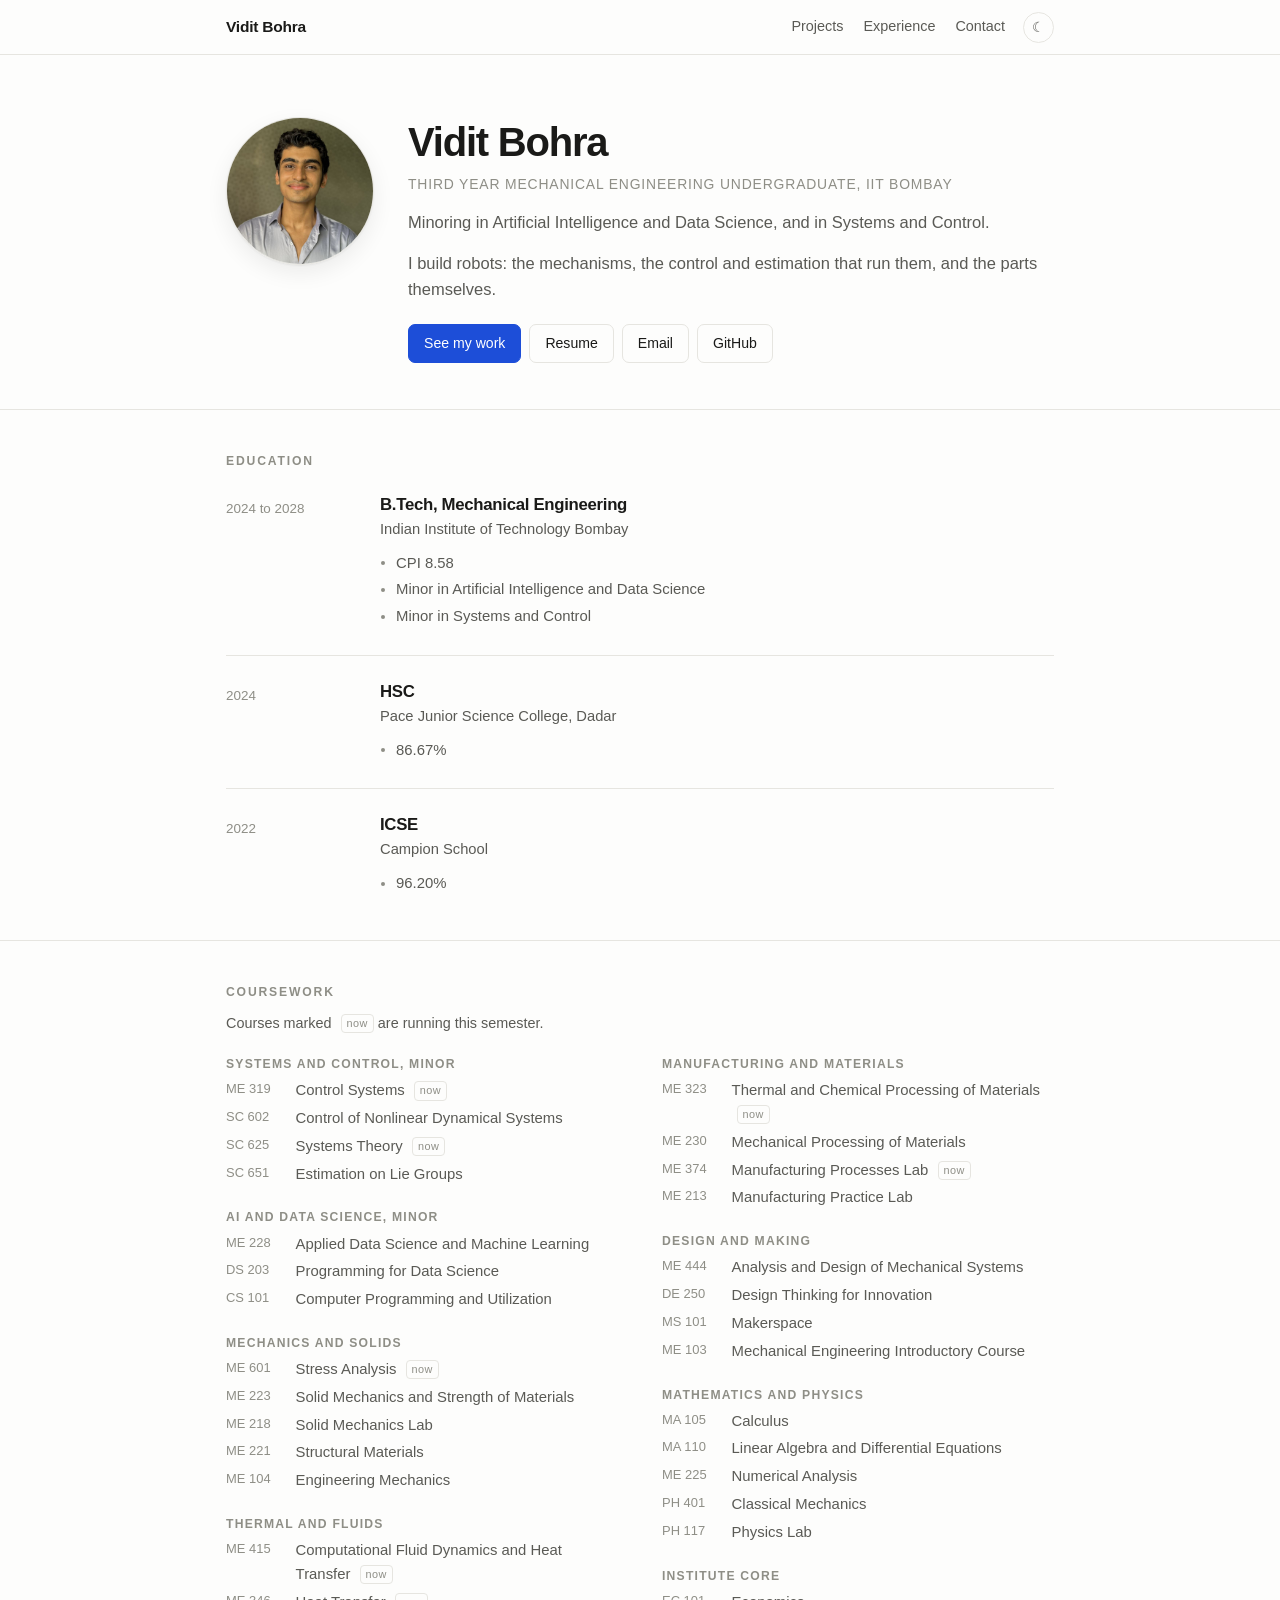
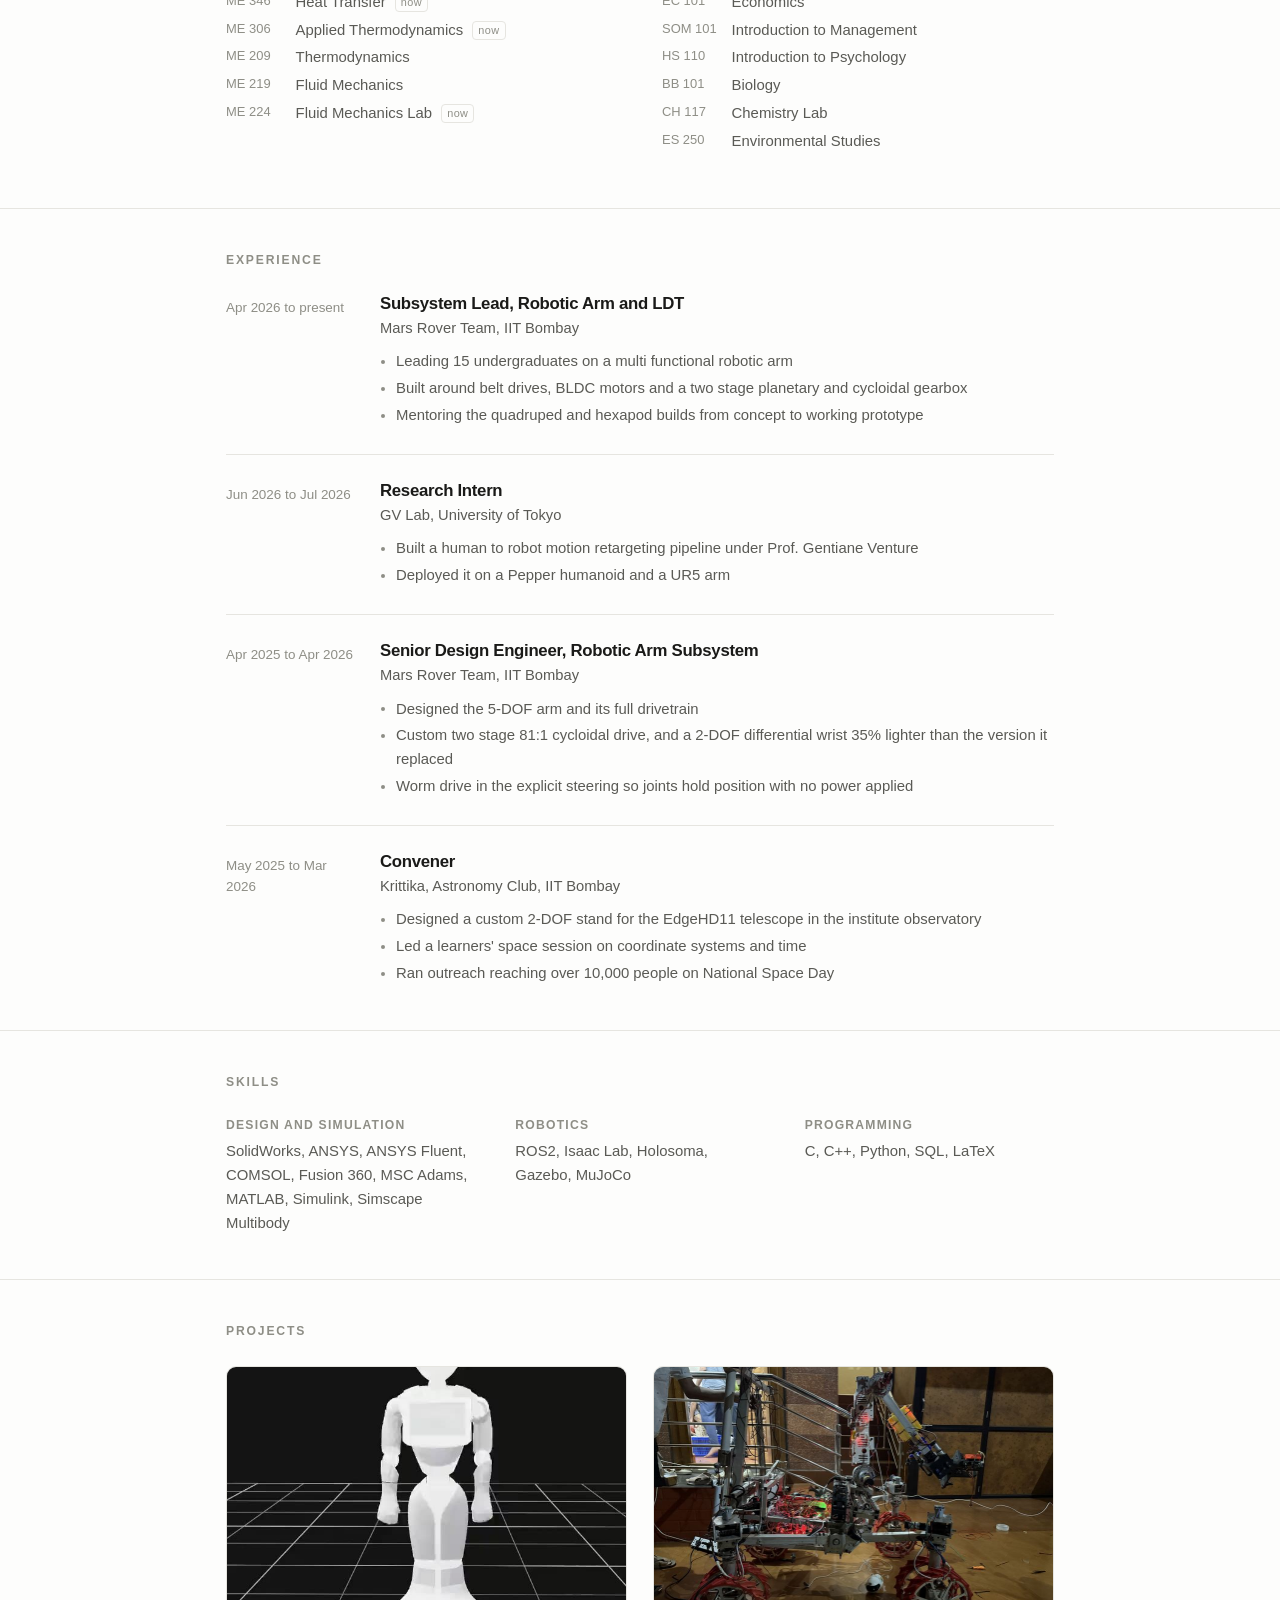
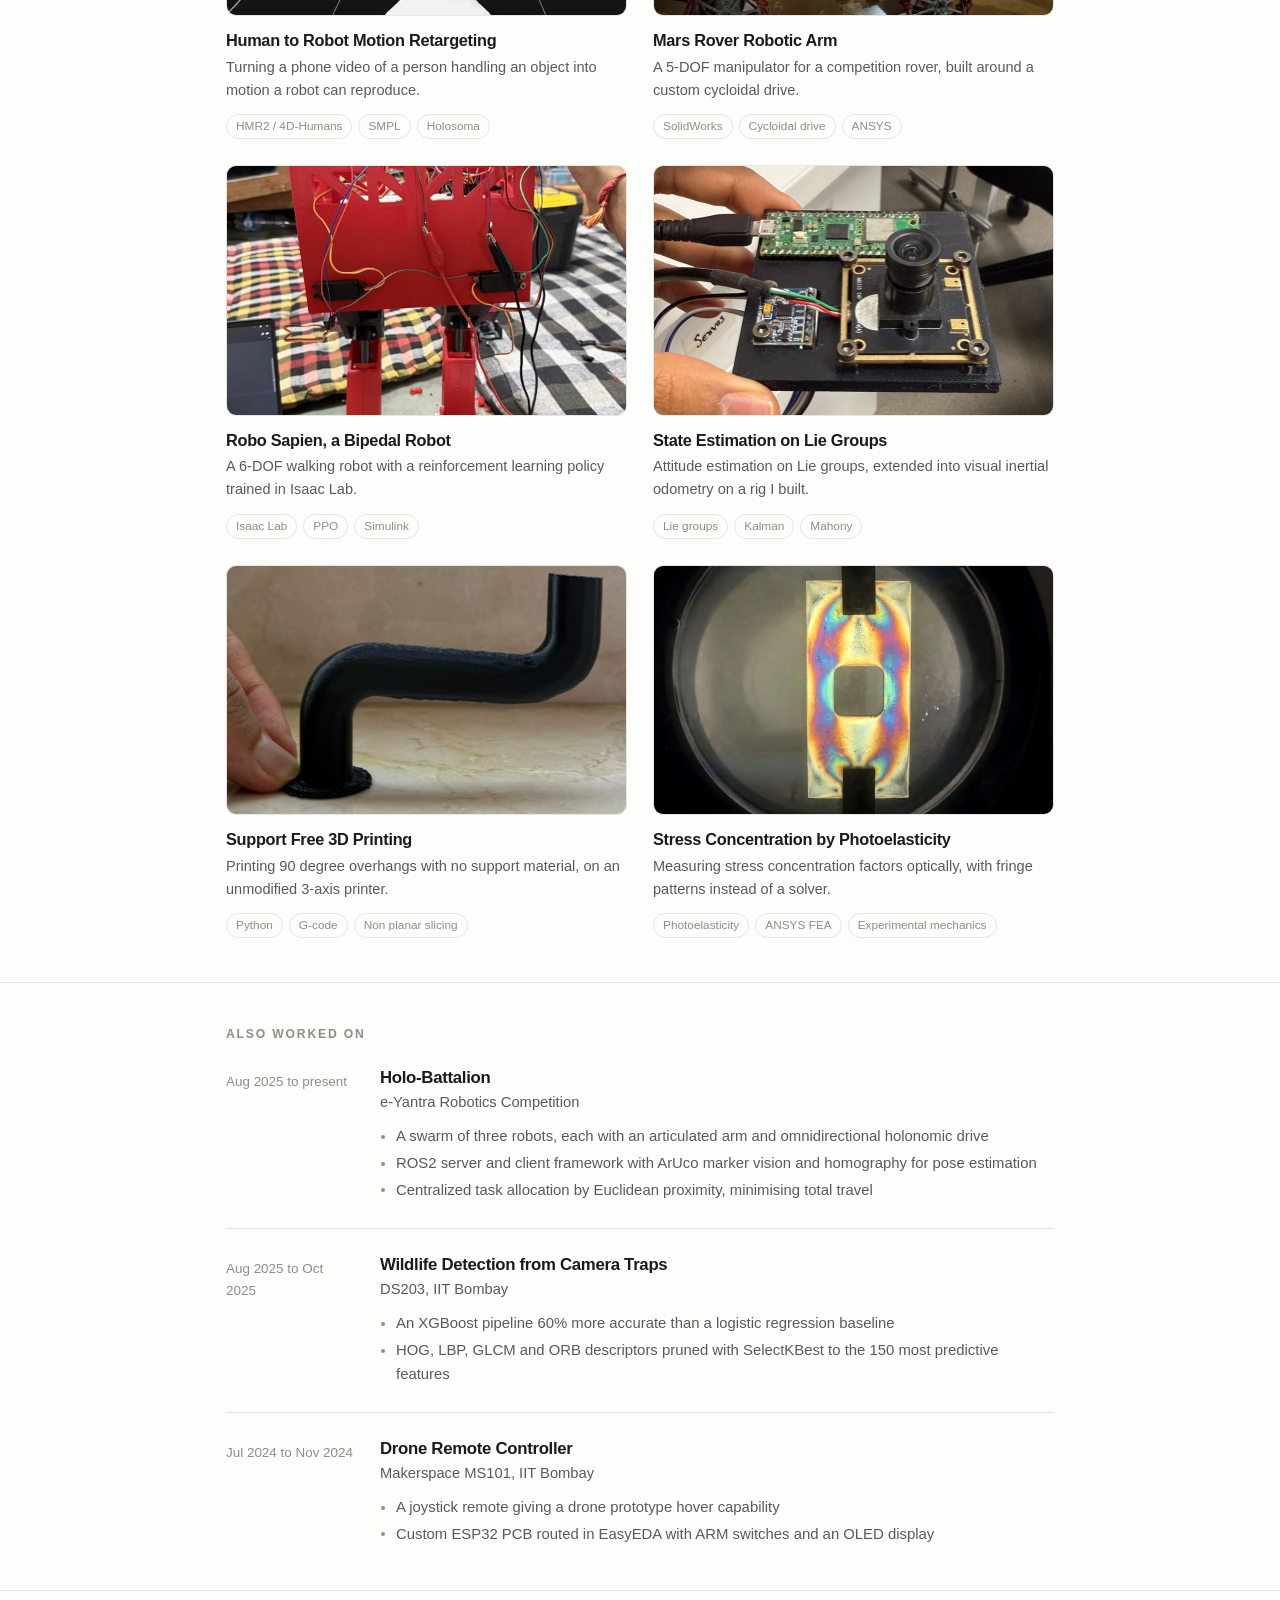
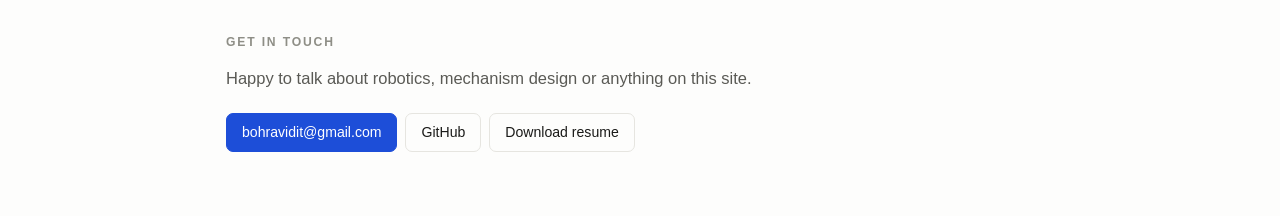
==== commit f825adf8: "Add SC 602 Control of Nonlinear Dynamical Systems to coursework Co-Authored-By: Claude Opus 5 <norep" ====
--- a/index.html
+++ b/index.html
@@ -49,7 +49,7 @@
   <div class="wrap">
     <h2>Coursework</h2>
     <p class="section-note">Courses marked <span class="now">now</span> are running this semester.</p>
-    <div class="courses"><div class="course-group"><h3>Systems and control, minor</h3><ul><li><span class="code">ME 319</span><span>Control Systems <span class="now">now</span></span></li><li><span class="code">SC 625</span><span>Systems Theory <span class="now">now</span></span></li><li><span class="code">SC 651</span><span>Estimation on Lie Groups</span></li></ul></div><div class="course-group"><h3>AI and data science, minor</h3><ul><li><span class="code">ME 228</span><span>Applied Data Science and Machine Learning</span></li><li><span class="code">DS 203</span><span>Programming for Data Science</span></li><li><span class="code">CS 101</span><span>Computer Programming and Utilization</span></li></ul></div><div class="course-group"><h3>Mechanics and solids</h3><ul><li><span class="code">ME 601</span><span>Stress Analysis <span class="now">now</span></span></li><li><span class="code">ME 223</span><span>Solid Mechanics and Strength of Materials</span></li><li><span class="code">ME 218</span><span>Solid Mechanics Lab</span></li><li><span class="code">ME 221</span><span>Structural Materials</span></li><li><span class="code">ME 104</span><span>Engineering Mechanics</span></li></ul></div><div class="course-group"><h3>Thermal and fluids</h3><ul><li><span class="code">ME 415</span><span>Computational Fluid Dynamics and Heat Transfer <span class="now">now</span></span></li><li><span class="code">ME 346</span><span>Heat Transfer <span class="now">now</span></span></li><li><span class="code">ME 306</span><span>Applied Thermodynamics <span class="now">now</span></span></li><li><span class="code">ME 209</span><span>Thermodynamics</span></li><li><span class="code">ME 219</span><span>Fluid Mechanics</span></li><li><span class="code">ME 224</span><span>Fluid Mechanics Lab <span class="now">now</span></span></li></ul></div><div class="course-group"><h3>Manufacturing and materials</h3><ul><li><span class="code">ME 323</span><span>Thermal and Chemical Processing of Materials <span class="now">now</span></span></li><li><span class="code">ME 230</span><span>Mechanical Processing of Materials</span></li><li><span class="code">ME 374</span><span>Manufacturing Processes Lab <span class="now">now</span></span></li><li><span class="code">ME 213</span><span>Manufacturing Practice Lab</span></li></ul></div><div class="course-group"><h3>Design and making</h3><ul><li><span class="code">ME 444</span><span>Analysis and Design of Mechanical Systems</span></li><li><span class="code">DE 250</span><span>Design Thinking for Innovation</span></li><li><span class="code">MS 101</span><span>Makerspace</span></li><li><span class="code">ME 103</span><span>Mechanical Engineering Introductory Course</span></li></ul></div><div class="course-group"><h3>Mathematics and physics</h3><ul><li><span class="code">MA 105</span><span>Calculus</span></li><li><span class="code">MA 110</span><span>Linear Algebra and Differential Equations</span></li><li><span class="code">ME 225</span><span>Numerical Analysis</span></li><li><span class="code">PH 401</span><span>Classical Mechanics</span></li><li><span class="code">PH 117</span><span>Physics Lab</span></li></ul></div><div class="course-group"><h3>Institute core</h3><ul><li><span class="code">EC 101</span><span>Economics</span></li><li><span class="code">SOM 101</span><span>Introduction to Management</span></li><li><span class="code">HS 110</span><span>Introduction to Psychology</span></li><li><span class="code">BB 101</span><span>Biology</span></li><li><span class="code">CH 117</span><span>Chemistry Lab</span></li><li><span class="code">ES 250</span><span>Environmental Studies</span></li></ul></div></div>
+    <div class="courses"><div class="course-group"><h3>Systems and control, minor</h3><ul><li><span class="code">ME 319</span><span>Control Systems <span class="now">now</span></span></li><li><span class="code">SC 602</span><span>Control of Nonlinear Dynamical Systems</span></li><li><span class="code">SC 625</span><span>Systems Theory <span class="now">now</span></span></li><li><span class="code">SC 651</span><span>Estimation on Lie Groups</span></li></ul></div><div class="course-group"><h3>AI and data science, minor</h3><ul><li><span class="code">ME 228</span><span>Applied Data Science and Machine Learning</span></li><li><span class="code">DS 203</span><span>Programming for Data Science</span></li><li><span class="code">CS 101</span><span>Computer Programming and Utilization</span></li></ul></div><div class="course-group"><h3>Mechanics and solids</h3><ul><li><span class="code">ME 601</span><span>Stress Analysis <span class="now">now</span></span></li><li><span class="code">ME 223</span><span>Solid Mechanics and Strength of Materials</span></li><li><span class="code">ME 218</span><span>Solid Mechanics Lab</span></li><li><span class="code">ME 221</span><span>Structural Materials</span></li><li><span class="code">ME 104</span><span>Engineering Mechanics</span></li></ul></div><div class="course-group"><h3>Thermal and fluids</h3><ul><li><span class="code">ME 415</span><span>Computational Fluid Dynamics and Heat Transfer <span class="now">now</span></span></li><li><span class="code">ME 346</span><span>Heat Transfer <span class="now">now</span></span></li><li><span class="code">ME 306</span><span>Applied Thermodynamics <span class="now">now</span></span></li><li><span class="code">ME 209</span><span>Thermodynamics</span></li><li><span class="code">ME 219</span><span>Fluid Mechanics</span></li><li><span class="code">ME 224</span><span>Fluid Mechanics Lab <span class="now">now</span></span></li></ul></div><div class="course-group"><h3>Manufacturing and materials</h3><ul><li><span class="code">ME 323</span><span>Thermal and Chemical Processing of Materials <span class="now">now</span></span></li><li><span class="code">ME 230</span><span>Mechanical Processing of Materials</span></li><li><span class="code">ME 374</span><span>Manufacturing Processes Lab <span class="now">now</span></span></li><li><span class="code">ME 213</span><span>Manufacturing Practice Lab</span></li></ul></div><div class="course-group"><h3>Design and making</h3><ul><li><span class="code">ME 444</span><span>Analysis and Design of Mechanical Systems</span></li><li><span class="code">DE 250</span><span>Design Thinking for Innovation</span></li><li><span class="code">MS 101</span><span>Makerspace</span></li><li><span class="code">ME 103</span><span>Mechanical Engineering Introductory Course</span></li></ul></div><div class="course-group"><h3>Mathematics and physics</h3><ul><li><span class="code">MA 105</span><span>Calculus</span></li><li><span class="code">MA 110</span><span>Linear Algebra and Differential Equations</span></li><li><span class="code">ME 225</span><span>Numerical Analysis</span></li><li><span class="code">PH 401</span><span>Classical Mechanics</span></li><li><span class="code">PH 117</span><span>Physics Lab</span></li></ul></div><div class="course-group"><h3>Institute core</h3><ul><li><span class="code">EC 101</span><span>Economics</span></li><li><span class="code">SOM 101</span><span>Introduction to Management</span></li><li><span class="code">HS 110</span><span>Introduction to Psychology</span></li><li><span class="code">BB 101</span><span>Biology</span></li><li><span class="code">CH 117</span><span>Chemistry Lab</span></li><li><span class="code">ES 250</span><span>Environmental Studies</span></li></ul></div></div>
   </div>
 </section>
 
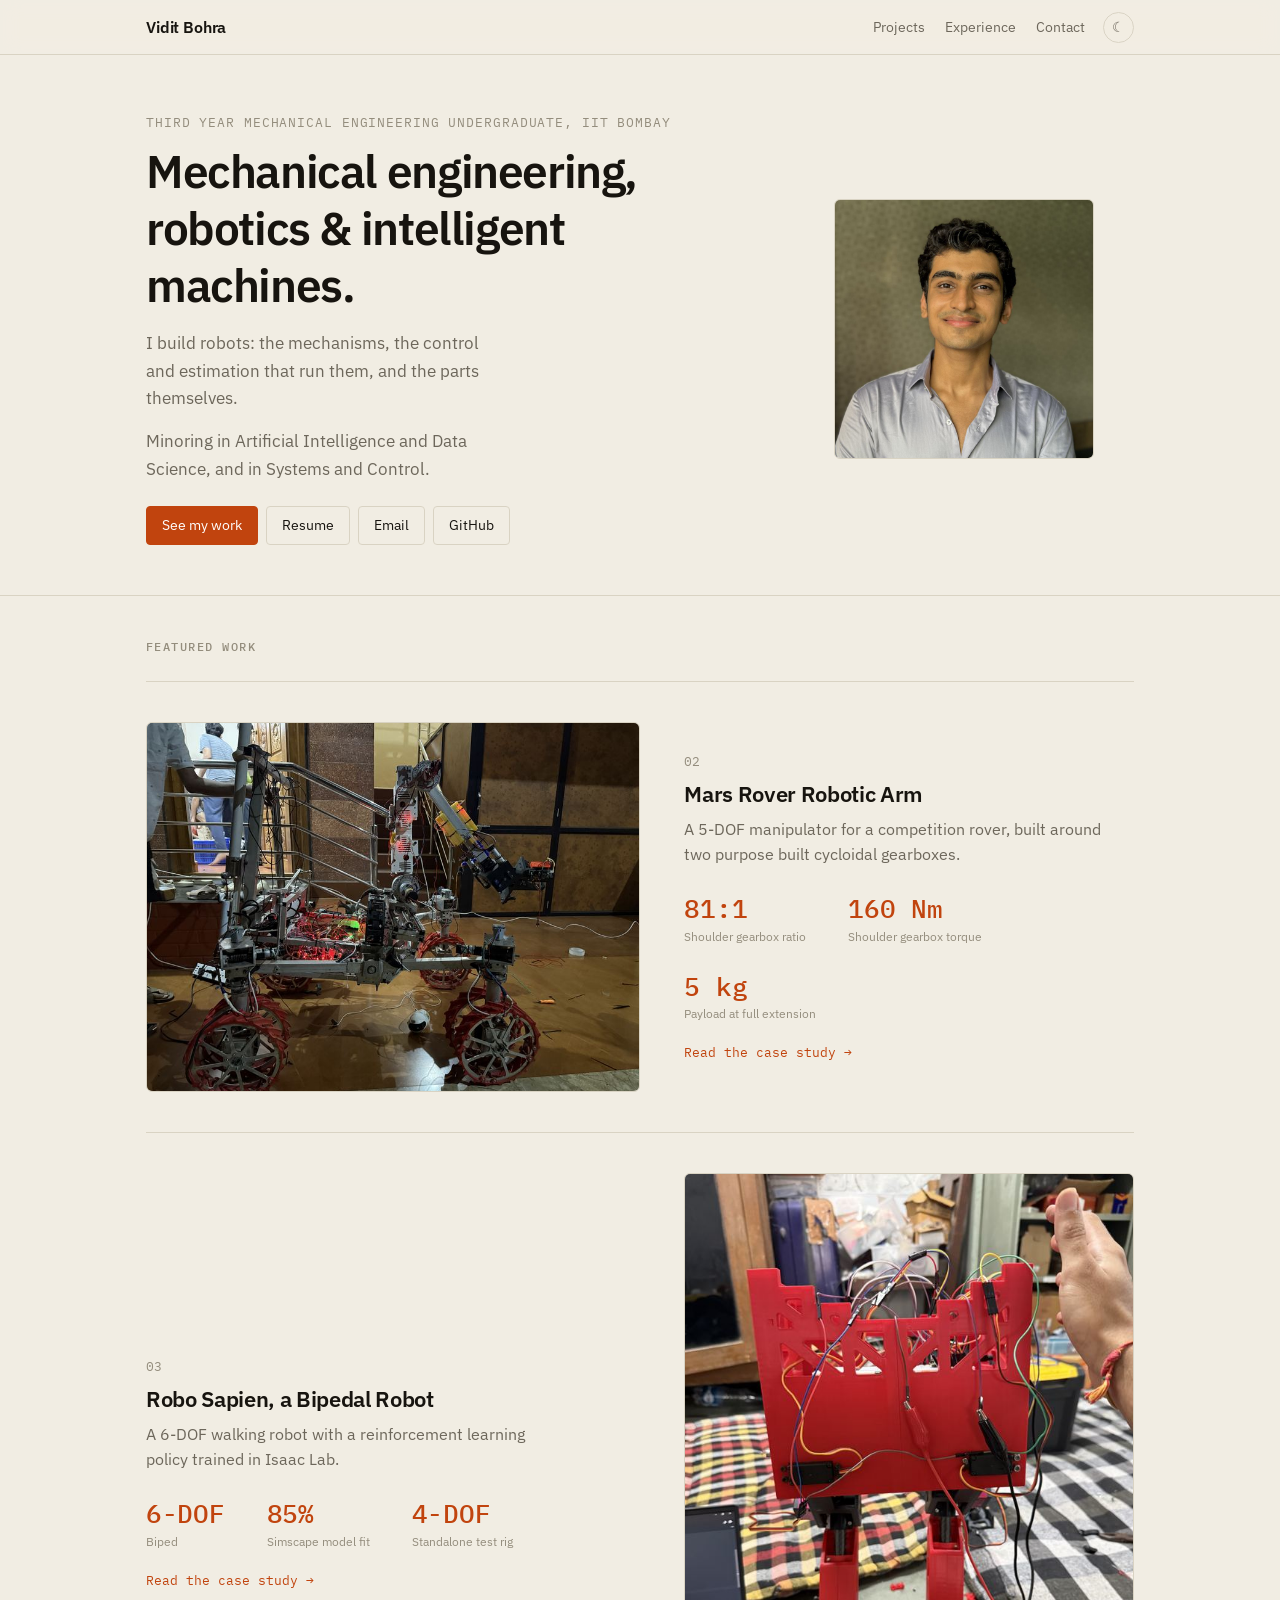
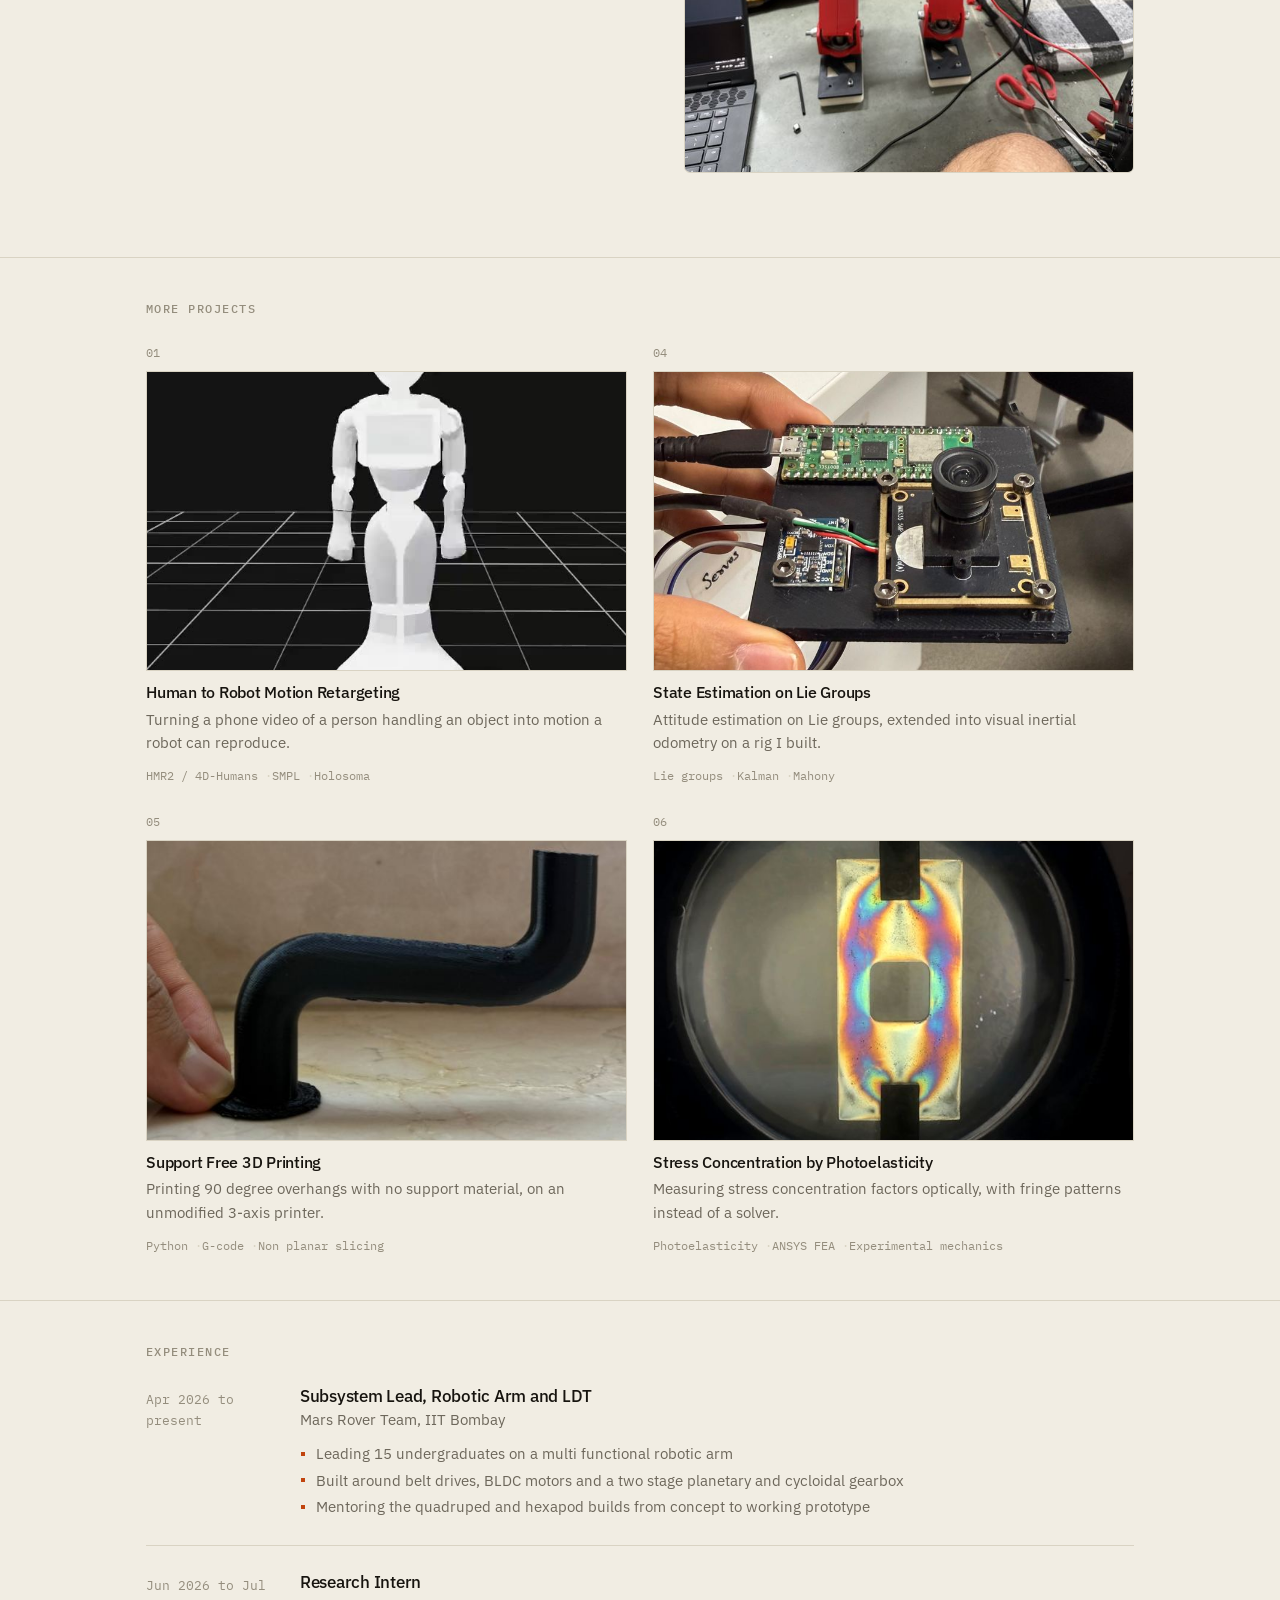
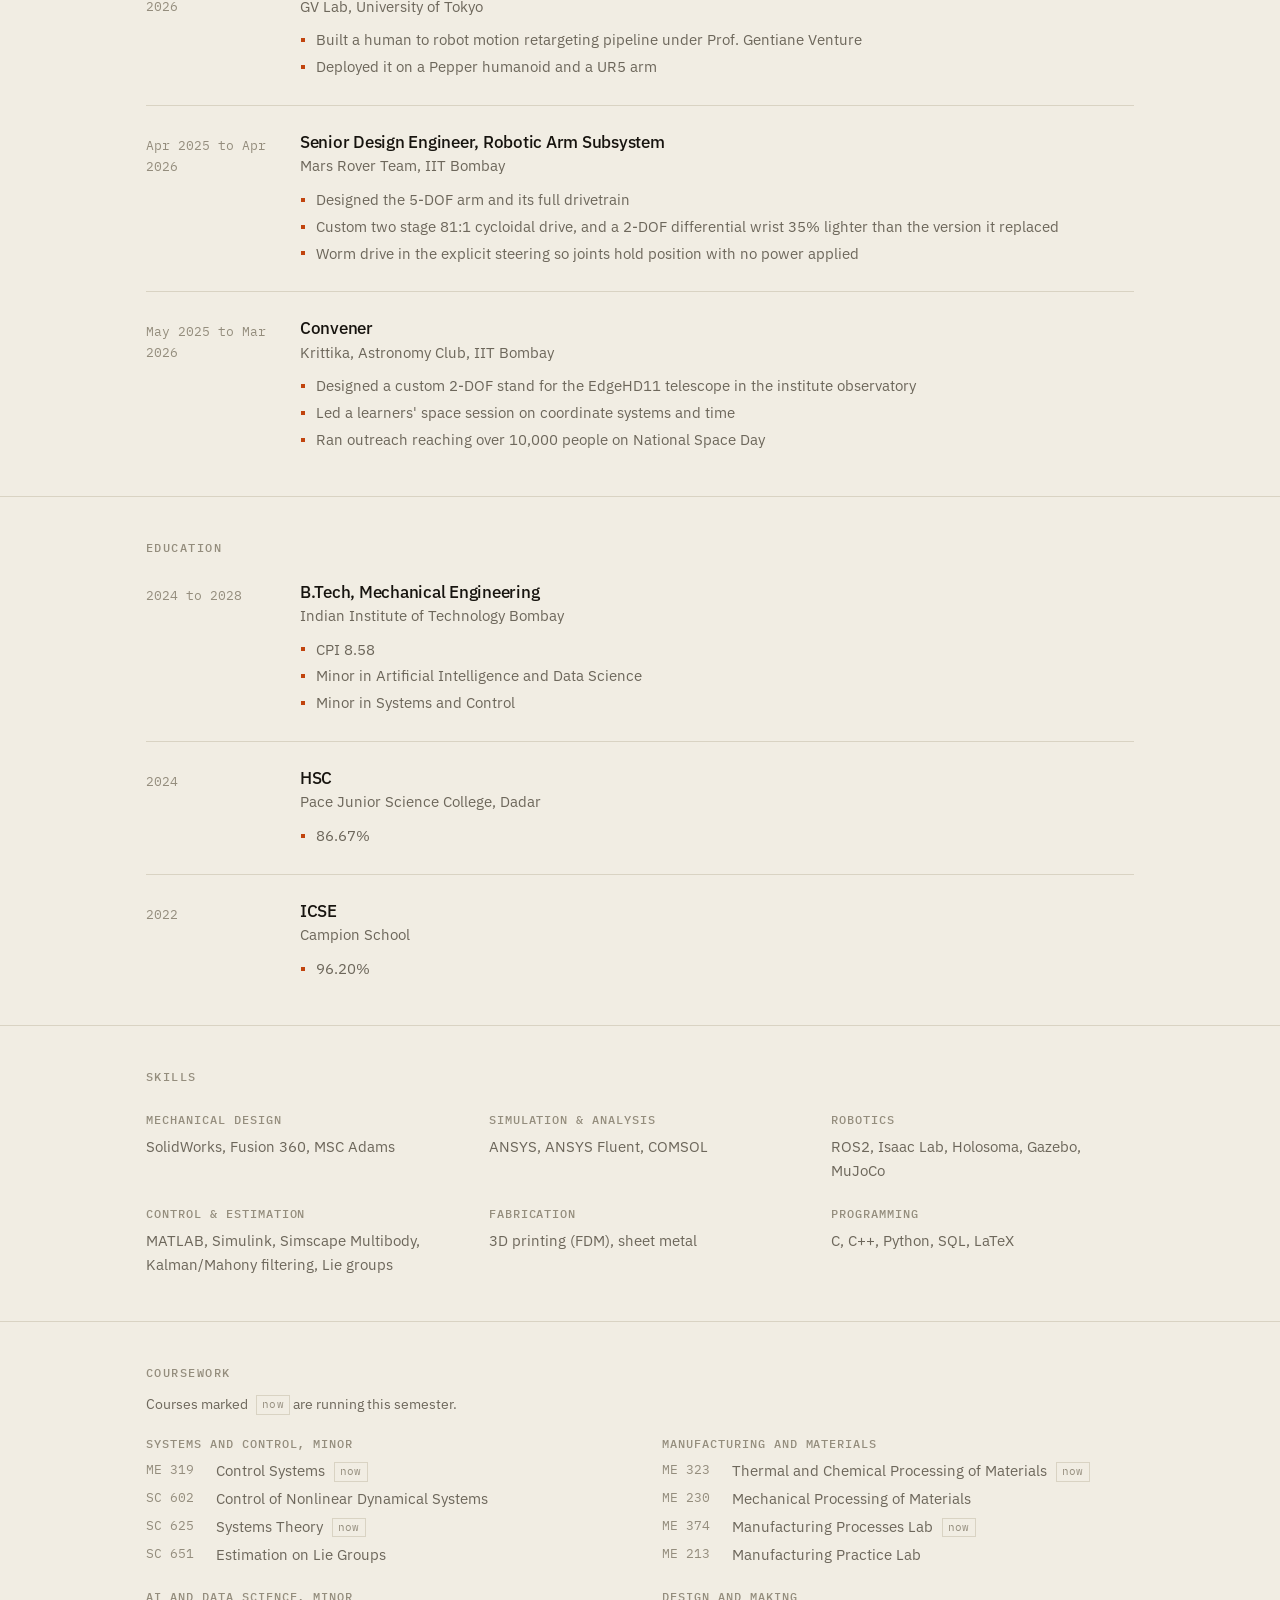
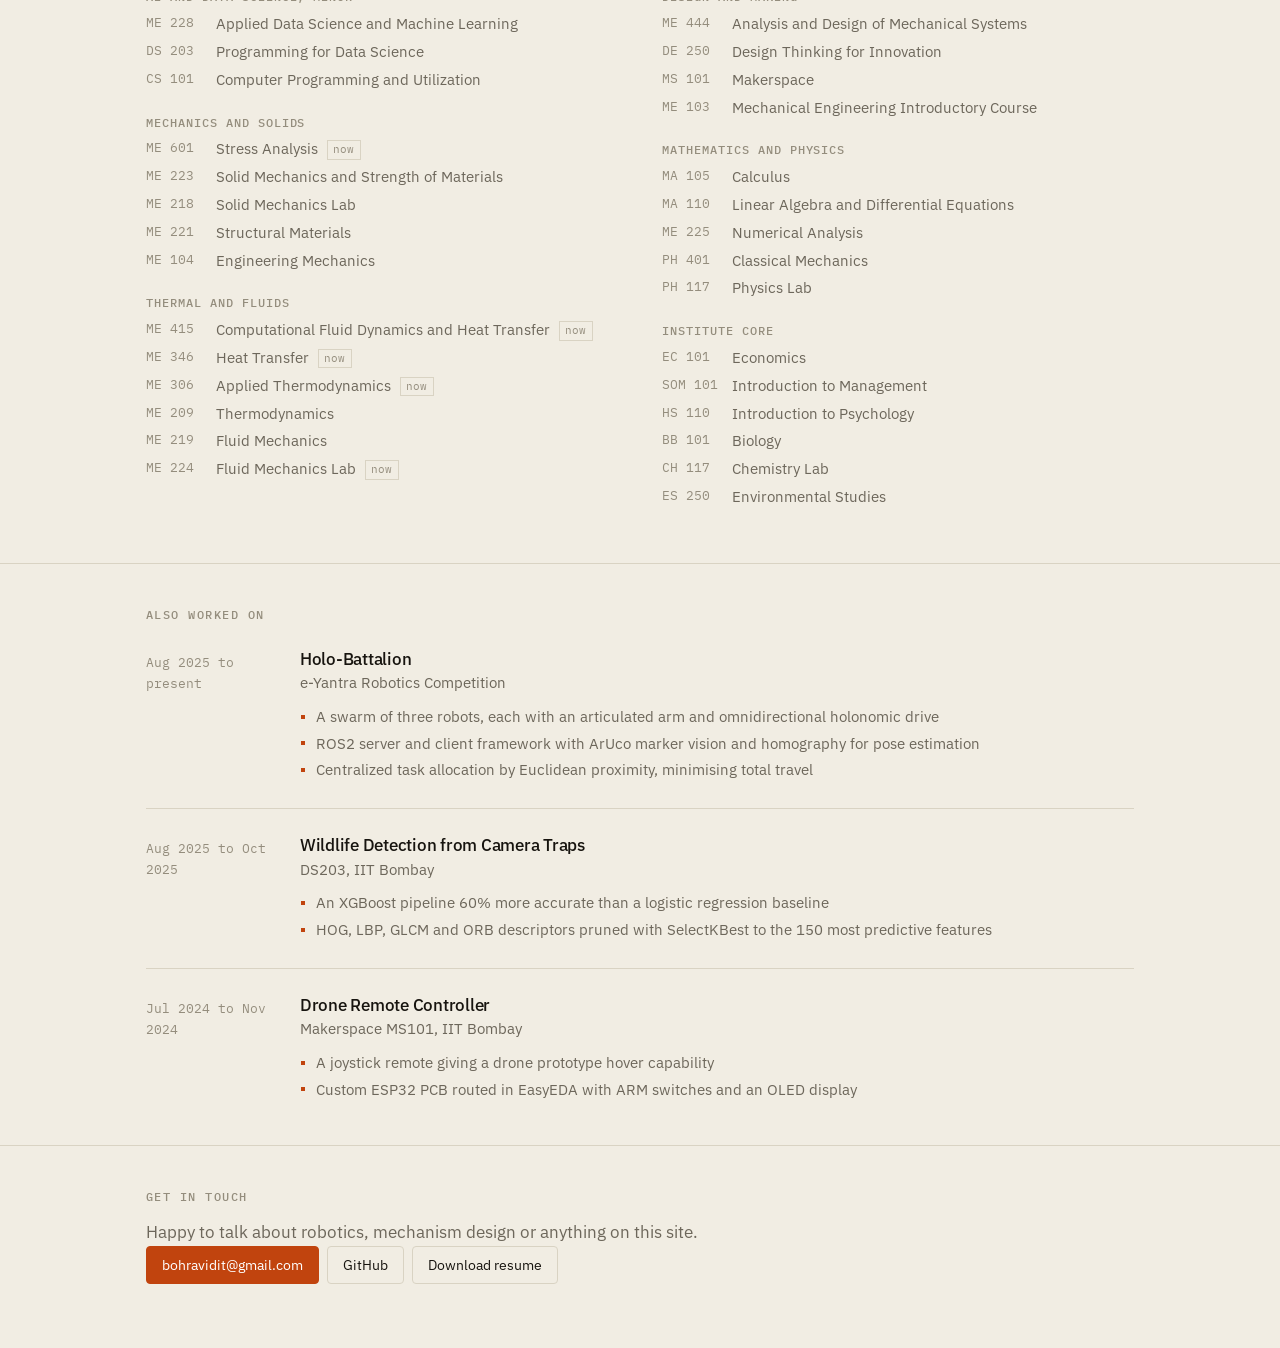
==== commit afea15af: "Add Mars Rover Arm CAD/FEA figures and shrink the hero portrait Wire in captioned CAD renders and FE" ====
--- a/index.html
+++ b/index.html
@@ -8,7 +8,10 @@
 <meta property="og:title" content="Vidit Bohra">
 <meta property="og:description" content="Third year mechanical engineering at IIT Bombay. Robotics, mechanism design, control and estimation.">
 <meta property="og:type" content="website">
-<link rel="stylesheet" href="style.css?v=03ee2104">
+<link rel="preconnect" href="https://fonts.googleapis.com">
+<link rel="preconnect" href="https://fonts.gstatic.com" crossorigin>
+<link href="https://fonts.googleapis.com/css2?family=IBM+Plex+Mono:wght@400;500&family=IBM+Plex+Sans:wght@400;500;600&display=swap" rel="stylesheet">
+<link rel="stylesheet" href="style.css?v=adb5a4c7">
 <link rel="icon" href="data:image/svg+xml,<svg xmlns='http://www.w3.org/2000/svg' viewBox='0 0 100 100'><text y='.9em' font-size='90'>&#9881;</text></svg>">
 </head>
 <body>
@@ -22,13 +25,13 @@
 </header>
 
 
-<header class="intro">
-  <div class="wrap intro-inner">
-    <img class="avatar" src="assets/me/portrait-thumb.jpg?v=d5cdbb0f" alt="Vidit Bohra" decoding="async">
-    <div class="intro-text">
-      <h1>Vidit Bohra</h1>
-      <p class="role">Third year Mechanical Engineering undergraduate, IIT Bombay</p>
-      <p>Minoring in Artificial Intelligence and Data Science, and in Systems and Control.</p><p>I build robots: the mechanisms, the control and estimation that run them, and the parts themselves.</p>
+<header class="hero">
+  <div class="wrap hero-inner">
+    <div class="hero-text">
+      <p class="hero-eyebrow">Third year Mechanical Engineering undergraduate, IIT Bombay</p>
+      <h1>Mechanical engineering, robotics &amp; intelligent machines.</h1>
+      <p class="hero-lede">I build robots: the mechanisms, the control and estimation that run them, and the parts themselves.</p>
+      <p class="hero-lede">Minoring in Artificial Intelligence and Data Science, and in Systems and Control.</p>
       <div class="btns">
         <a class="btn primary" href="#projects">See my work</a>
         <a class="btn" href="resume.pdf">Resume</a>
@@ -36,13 +39,38 @@
         <a class="btn" href="https://github.com/viditbohra">GitHub</a>
       </div>
     </div>
+    <figure class="hero-media" style="--ar:1.0">
+      <img src="assets/me/portrait-thumb.jpg?v=d5cdbb0f" alt="Vidit Bohra" decoding="async">
+    </figure>
   </div>
 </header>
 
 <main>
 
+<section id="projects">
+  <div class="wrap">
+    <h2>Featured work</h2>
+    <a class="feature" href="projects/mars-rover-arm.html"><div class="feature-media" style="--ar:1.3333"><img src="assets/mars-rover-arm/rover-field-thumb.jpg?v=dc825ae3" alt="The completed rover with its robotic arm deployed on a competition course" loading="lazy" decoding="async"></div><div class="feature-text"><div class="feature-num mono">02</div><h3>Mars Rover Robotic Arm</h3><p class="feature-sum">A 5-DOF manipulator for a competition rover, built around two purpose built cycloidal gearboxes.</p><div class="stats"><div class="stat"><div class="n mono">81:1</div><div class="l">Shoulder gearbox ratio</div></div><div class="stat"><div class="n mono">160 Nm</div><div class="l">Shoulder gearbox torque</div></div><div class="stat"><div class="n mono">5 kg</div><div class="l">Payload at full extension</div></div></div><div class="feature-cta">Read the case study</div></div></a><a class="feature" href="projects/bipedal-robot.html"><div class="feature-media" style="--ar:0.75"><img src="assets/bipedal-robot/hardware-thumb.jpg?v=9767238a" alt="The assembled bipedal robot in red printed parts, standing on a bench" loading="lazy" decoding="async"></div><div class="feature-text"><div class="feature-num mono">03</div><h3>Robo Sapien, a Bipedal Robot</h3><p class="feature-sum">A 6-DOF walking robot with a reinforcement learning policy trained in Isaac Lab.</p><div class="stats"><div class="stat"><div class="n mono">6-DOF</div><div class="l">Biped</div></div><div class="stat"><div class="n mono">85%</div><div class="l">Simscape model fit</div></div><div class="stat"><div class="n mono">4-DOF</div><div class="l">Standalone test rig</div></div></div><div class="feature-cta">Read the case study</div></div></a>
+  </div>
+</section>
+
+<section id="more-projects">
+  <div class="wrap">
+    <h2>More projects</h2>
+    <div class="cards"><a class="card" href="projects/retargeting.html"><div class="card-num mono">01</div><div class="card-img"><img src="assets/retargeting/pepper-sim-poster.jpg?v=17eebbfe" alt="A Pepper humanoid reproducing a captured human motion in simulation" loading="lazy" decoding="async"></div><div class="card-body"><h3>Human to Robot Motion Retargeting</h3><p class="card-sum">Turning a phone video of a person handling an object into motion a robot can reproduce.</p><ul class="tags"><li>HMR2 / 4D-Humans</li><li>SMPL</li><li>Holosoma</li></ul></div></a><a class="card" href="projects/state-estimation.html"><div class="card-num mono">04</div><div class="card-img"><img src="assets/state-estimation/camera-imu-rig-thumb.jpg?v=fdb32ff5" alt="A hand holding the custom camera and IMU rig built on a printed plate" loading="lazy" decoding="async"></div><div class="card-body"><h3>State Estimation on Lie Groups</h3><p class="card-sum">Attitude estimation on Lie groups, extended into visual inertial odometry on a rig I built.</p><ul class="tags"><li>Lie groups</li><li>Kalman</li><li>Mahony</li></ul></div></a><a class="card" href="projects/support-free-printing.html"><div class="card-num mono">05</div><div class="card-img"><img src="assets/support-free-printing/printed-part-thumb.jpg?v=dcfb5b46" alt="A black 3D printed pipe with a 90 degree overhang, printed without supports" loading="lazy" decoding="async"></div><div class="card-body"><h3>Support Free 3D Printing</h3><p class="card-sum">Printing 90 degree overhangs with no support material, on an unmodified 3-axis printer.</p><ul class="tags"><li>Python</li><li>G-code</li><li>Non planar slicing</li></ul></div></a><a class="card" href="projects/photoelasticity.html"><div class="card-num mono">06</div><div class="card-img"><img src="assets/photoelasticity/square-hole-thumb.jpg?v=d1a1c895" alt="Coloured isochromatic fringe pattern around a square hole in a loaded specimen" loading="lazy" decoding="async"></div><div class="card-body"><h3>Stress Concentration by Photoelasticity</h3><p class="card-sum">Measuring stress concentration factors optically, with fringe patterns instead of a solver.</p><ul class="tags"><li>Photoelasticity</li><li>ANSYS FEA</li><li>Experimental mechanics</li></ul></div></a></div>
+  </div>
+</section>
+
+<section id="experience">
+  <div class="wrap"><h2>Experience</h2><ul class="rows"><li class="row"><p class="when">Apr 2026 to present</p><div class="row-body"><h3>Subsystem Lead, Robotic Arm and LDT</h3><p class="org">Mars Rover Team, IIT Bombay</p><ul class="points"><li>Leading 15 undergraduates on a multi functional robotic arm</li><li>Built around belt drives, BLDC motors and a two stage planetary and cycloidal gearbox</li><li>Mentoring the quadruped and hexapod builds from concept to working prototype</li></ul></div></li><li class="row"><p class="when">Jun 2026 to Jul 2026</p><div class="row-body"><h3>Research Intern</h3><p class="org">GV Lab, University of Tokyo</p><ul class="points"><li>Built a human to robot motion retargeting pipeline under Prof. Gentiane Venture</li><li>Deployed it on a Pepper humanoid and a UR5 arm</li></ul></div></li><li class="row"><p class="when">Apr 2025 to Apr 2026</p><div class="row-body"><h3>Senior Design Engineer, Robotic Arm Subsystem</h3><p class="org">Mars Rover Team, IIT Bombay</p><ul class="points"><li>Designed the 5-DOF arm and its full drivetrain</li><li>Custom two stage 81:1 cycloidal drive, and a 2-DOF differential wrist 35% lighter than the version it replaced</li><li>Worm drive in the explicit steering so joints hold position with no power applied</li></ul></div></li><li class="row"><p class="when">May 2025 to Mar 2026</p><div class="row-body"><h3>Convener</h3><p class="org">Krittika, Astronomy Club, IIT Bombay</p><ul class="points"><li>Designed a custom 2-DOF stand for the EdgeHD11 telescope in the institute observatory</li><li>Led a learners&#x27; space session on coordinate systems and time</li><li>Ran outreach reaching over 10,000 people on National Space Day</li></ul></div></li></ul></div>
+</section>
+
 <section id="education">
   <div class="wrap"><h2>Education</h2><ul class="rows"><li class="row"><p class="when">2024 to 2028</p><div class="row-body"><h3>B.Tech, Mechanical Engineering</h3><p class="org">Indian Institute of Technology Bombay</p><ul class="points"><li>CPI 8.58</li><li>Minor in Artificial Intelligence and Data Science</li><li>Minor in Systems and Control</li></ul></div></li><li class="row"><p class="when">2024</p><div class="row-body"><h3>HSC</h3><p class="org">Pace Junior Science College, Dadar</p><ul class="points"><li>86.67%</li></ul></div></li><li class="row"><p class="when">2022</p><div class="row-body"><h3>ICSE</h3><p class="org">Campion School</p><ul class="points"><li>96.20%</li></ul></div></li></ul></div>
+</section>
+
+<section id="skills">
+  <div class="wrap"><h2>Skills</h2><dl class="skills"><div class="skill"><dt>Mechanical design</dt><dd>SolidWorks, Fusion 360, MSC Adams</dd></div><div class="skill"><dt>Simulation &amp; analysis</dt><dd>ANSYS, ANSYS Fluent, COMSOL</dd></div><div class="skill"><dt>Robotics</dt><dd>ROS2, Isaac Lab, Holosoma, Gazebo, MuJoCo</dd></div><div class="skill"><dt>Control &amp; estimation</dt><dd>MATLAB, Simulink, Simscape Multibody, Kalman/Mahony filtering, Lie groups</dd></div><div class="skill"><dt>Fabrication</dt><dd>3D printing (FDM), sheet metal</dd></div><div class="skill"><dt>Programming</dt><dd>C, C++, Python, SQL, LaTeX</dd></div></dl></div>
 </section>
 
 <section id="coursework">
@@ -50,21 +78,6 @@
     <h2>Coursework</h2>
     <p class="section-note">Courses marked <span class="now">now</span> are running this semester.</p>
     <div class="courses"><div class="course-group"><h3>Systems and control, minor</h3><ul><li><span class="code">ME 319</span><span>Control Systems <span class="now">now</span></span></li><li><span class="code">SC 602</span><span>Control of Nonlinear Dynamical Systems</span></li><li><span class="code">SC 625</span><span>Systems Theory <span class="now">now</span></span></li><li><span class="code">SC 651</span><span>Estimation on Lie Groups</span></li></ul></div><div class="course-group"><h3>AI and data science, minor</h3><ul><li><span class="code">ME 228</span><span>Applied Data Science and Machine Learning</span></li><li><span class="code">DS 203</span><span>Programming for Data Science</span></li><li><span class="code">CS 101</span><span>Computer Programming and Utilization</span></li></ul></div><div class="course-group"><h3>Mechanics and solids</h3><ul><li><span class="code">ME 601</span><span>Stress Analysis <span class="now">now</span></span></li><li><span class="code">ME 223</span><span>Solid Mechanics and Strength of Materials</span></li><li><span class="code">ME 218</span><span>Solid Mechanics Lab</span></li><li><span class="code">ME 221</span><span>Structural Materials</span></li><li><span class="code">ME 104</span><span>Engineering Mechanics</span></li></ul></div><div class="course-group"><h3>Thermal and fluids</h3><ul><li><span class="code">ME 415</span><span>Computational Fluid Dynamics and Heat Transfer <span class="now">now</span></span></li><li><span class="code">ME 346</span><span>Heat Transfer <span class="now">now</span></span></li><li><span class="code">ME 306</span><span>Applied Thermodynamics <span class="now">now</span></span></li><li><span class="code">ME 209</span><span>Thermodynamics</span></li><li><span class="code">ME 219</span><span>Fluid Mechanics</span></li><li><span class="code">ME 224</span><span>Fluid Mechanics Lab <span class="now">now</span></span></li></ul></div><div class="course-group"><h3>Manufacturing and materials</h3><ul><li><span class="code">ME 323</span><span>Thermal and Chemical Processing of Materials <span class="now">now</span></span></li><li><span class="code">ME 230</span><span>Mechanical Processing of Materials</span></li><li><span class="code">ME 374</span><span>Manufacturing Processes Lab <span class="now">now</span></span></li><li><span class="code">ME 213</span><span>Manufacturing Practice Lab</span></li></ul></div><div class="course-group"><h3>Design and making</h3><ul><li><span class="code">ME 444</span><span>Analysis and Design of Mechanical Systems</span></li><li><span class="code">DE 250</span><span>Design Thinking for Innovation</span></li><li><span class="code">MS 101</span><span>Makerspace</span></li><li><span class="code">ME 103</span><span>Mechanical Engineering Introductory Course</span></li></ul></div><div class="course-group"><h3>Mathematics and physics</h3><ul><li><span class="code">MA 105</span><span>Calculus</span></li><li><span class="code">MA 110</span><span>Linear Algebra and Differential Equations</span></li><li><span class="code">ME 225</span><span>Numerical Analysis</span></li><li><span class="code">PH 401</span><span>Classical Mechanics</span></li><li><span class="code">PH 117</span><span>Physics Lab</span></li></ul></div><div class="course-group"><h3>Institute core</h3><ul><li><span class="code">EC 101</span><span>Economics</span></li><li><span class="code">SOM 101</span><span>Introduction to Management</span></li><li><span class="code">HS 110</span><span>Introduction to Psychology</span></li><li><span class="code">BB 101</span><span>Biology</span></li><li><span class="code">CH 117</span><span>Chemistry Lab</span></li><li><span class="code">ES 250</span><span>Environmental Studies</span></li></ul></div></div>
-  </div>
-</section>
-
-<section id="experience">
-  <div class="wrap"><h2>Experience</h2><ul class="rows"><li class="row"><p class="when">Apr 2026 to present</p><div class="row-body"><h3>Subsystem Lead, Robotic Arm and LDT</h3><p class="org">Mars Rover Team, IIT Bombay</p><ul class="points"><li>Leading 15 undergraduates on a multi functional robotic arm</li><li>Built around belt drives, BLDC motors and a two stage planetary and cycloidal gearbox</li><li>Mentoring the quadruped and hexapod builds from concept to working prototype</li></ul></div></li><li class="row"><p class="when">Jun 2026 to Jul 2026</p><div class="row-body"><h3>Research Intern</h3><p class="org">GV Lab, University of Tokyo</p><ul class="points"><li>Built a human to robot motion retargeting pipeline under Prof. Gentiane Venture</li><li>Deployed it on a Pepper humanoid and a UR5 arm</li></ul></div></li><li class="row"><p class="when">Apr 2025 to Apr 2026</p><div class="row-body"><h3>Senior Design Engineer, Robotic Arm Subsystem</h3><p class="org">Mars Rover Team, IIT Bombay</p><ul class="points"><li>Designed the 5-DOF arm and its full drivetrain</li><li>Custom two stage 81:1 cycloidal drive, and a 2-DOF differential wrist 35% lighter than the version it replaced</li><li>Worm drive in the explicit steering so joints hold position with no power applied</li></ul></div></li><li class="row"><p class="when">May 2025 to Mar 2026</p><div class="row-body"><h3>Convener</h3><p class="org">Krittika, Astronomy Club, IIT Bombay</p><ul class="points"><li>Designed a custom 2-DOF stand for the EdgeHD11 telescope in the institute observatory</li><li>Led a learners&#x27; space session on coordinate systems and time</li><li>Ran outreach reaching over 10,000 people on National Space Day</li></ul></div></li></ul></div>
-</section>
-
-<section id="skills">
-  <div class="wrap"><h2>Skills</h2><dl class="skills"><div class="skill"><dt>Design and simulation</dt><dd>SolidWorks, ANSYS, ANSYS Fluent, COMSOL, Fusion 360, MSC Adams, MATLAB, Simulink, Simscape Multibody</dd></div><div class="skill"><dt>Robotics</dt><dd>ROS2, Isaac Lab, Holosoma, Gazebo, MuJoCo</dd></div><div class="skill"><dt>Programming</dt><dd>C, C++, Python, SQL, LaTeX</dd></div></dl></div>
-</section>
-
-<section id="projects">
-  <div class="wrap">
-    <h2>Projects</h2>
-    <div class="cards"><a class="card" href="projects/retargeting.html"><div class="card-img"><img src="assets/retargeting/pepper-sim-poster.jpg?v=17eebbfe" alt="A Pepper humanoid reproducing a captured human motion in simulation" loading="lazy" decoding="async"></div><div class="card-body"><h3>Human to Robot Motion Retargeting</h3><p class="card-sum">Turning a phone video of a person handling an object into motion a robot can reproduce.</p><ul class="tags"><li>HMR2 / 4D-Humans</li><li>SMPL</li><li>Holosoma</li></ul></div></a><a class="card" href="projects/mars-rover-arm.html"><div class="card-img"><img src="assets/mars-rover-arm/rover-field-thumb.jpg?v=dc825ae3" alt="The completed rover with its robotic arm deployed on a competition course" loading="lazy" decoding="async"></div><div class="card-body"><h3>Mars Rover Robotic Arm</h3><p class="card-sum">A 5-DOF manipulator for a competition rover, built around a custom cycloidal drive.</p><ul class="tags"><li>SolidWorks</li><li>Cycloidal drive</li><li>ANSYS</li></ul></div></a><a class="card" href="projects/bipedal-robot.html"><div class="card-img"><img src="assets/bipedal-robot/hardware-thumb.jpg?v=9767238a" alt="The assembled bipedal robot in red printed parts, standing on a bench" loading="lazy" decoding="async"></div><div class="card-body"><h3>Robo Sapien, a Bipedal Robot</h3><p class="card-sum">A 6-DOF walking robot with a reinforcement learning policy trained in Isaac Lab.</p><ul class="tags"><li>Isaac Lab</li><li>PPO</li><li>Simulink</li></ul></div></a><a class="card" href="projects/state-estimation.html"><div class="card-img"><img src="assets/state-estimation/camera-imu-rig-thumb.jpg?v=fdb32ff5" alt="A hand holding the custom camera and IMU rig built on a printed plate" loading="lazy" decoding="async"></div><div class="card-body"><h3>State Estimation on Lie Groups</h3><p class="card-sum">Attitude estimation on Lie groups, extended into visual inertial odometry on a rig I built.</p><ul class="tags"><li>Lie groups</li><li>Kalman</li><li>Mahony</li></ul></div></a><a class="card" href="projects/support-free-printing.html"><div class="card-img"><img src="assets/support-free-printing/printed-part-thumb.jpg?v=dcfb5b46" alt="A black 3D printed pipe with a 90 degree overhang, printed without supports" loading="lazy" decoding="async"></div><div class="card-body"><h3>Support Free 3D Printing</h3><p class="card-sum">Printing 90 degree overhangs with no support material, on an unmodified 3-axis printer.</p><ul class="tags"><li>Python</li><li>G-code</li><li>Non planar slicing</li></ul></div></a><a class="card" href="projects/photoelasticity.html"><div class="card-img"><img src="assets/photoelasticity/square-hole-thumb.jpg?v=d1a1c895" alt="Coloured isochromatic fringe pattern around a square hole in a loaded specimen" loading="lazy" decoding="async"></div><div class="card-body"><h3>Stress Concentration by Photoelasticity</h3><p class="card-sum">Measuring stress concentration factors optically, with fringe patterns instead of a solver.</p><ul class="tags"><li>Photoelasticity</li><li>ANSYS FEA</li><li>Experimental mechanics</li></ul></div></a></div>
   </div>
 </section>
 
--- a/style.css
+++ b/style.css
@@ -1,45 +1,49 @@
 /* Vidit Bohra, personal site.
 
-   Laid out the way good personal sites are: one narrow column, a compact header
-   with a circular photo beside the name, understated section labels, and dates
-   in a left gutter. No alternating background bands and very little box chrome,
-   which is what made the earlier version read like a product page rather than
-   somebody's site. */
+   A mechanical engineer's portfolio, not a developer's: warm paper background,
+   an oxide-orange accent (the colour of a machined part's anodizing, not a
+   startup brand), IBM Plex for type, and small monospace annotations that read
+   like drawing callouts (ROLE / SYSTEM / RATIO) instead of pill-shaped tags.
+   Work is the loud part - projects get large alternating image/text case-study
+   rows, everything else (experience, education) stays quieter underneath. */
 
 :root {
-  --bg:       #fdfdfc;
-  --raised:   #f4f4f2;
-  --text:     #1a1a18;
-  --muted:    #5a5a55;
-  --faint:    #8e8e86;
-  --rule:     #e6e5e0;
-  --accent:   #1d4ed8;
+  --paper:    #f1ede3;
+  --raised:   #e8e2d3;
+  --ink:      #17140f;
+  --muted:    #6d675b;
+  --faint:    #948d7d;
+  --line:     #d9d3c3;
+  --accent:   #c1440e;
   --accent-c: #ffffff;
-  --shadow:   0 1px 2px rgb(20 20 18 / 5%), 0 8px 22px rgb(20 20 18 / 7%);
-
-  --wrap:  880px;
-  --prose: 660px;
+  --shadow:   0 1px 2px rgb(23 20 15 / 6%), 0 10px 22px rgb(23 20 15 / 7%);
+
+  --sans: "IBM Plex Sans", -apple-system, BlinkMacSystemFont, "Segoe UI", sans-serif;
+  --mono: "IBM Plex Mono", ui-monospace, SFMono-Regular, Menlo, monospace;
+
+  --wrap:  1040px;
+  --prose: 620px;
 }
 
 @media (prefers-color-scheme: dark) {
   :root {
-    --bg: #111110; --raised: #1a1a18; --text: #e9e8e3; --muted: #a3a29b;
-    --faint: #77766f; --rule: #2a2a27; --accent: #8fb0ff; --accent-c: #111110;
-    --shadow: 0 1px 2px rgb(0 0 0 / 40%), 0 8px 22px rgb(0 0 0 / 34%);
+    --paper: #151310; --raised: #1e1a15; --ink: #ece7db; --muted: #a39c8c;
+    --faint: #7d7666; --line: #2c281f; --accent: #e07b45; --accent-c: #151310;
+    --shadow: 0 1px 2px rgb(0 0 0 / 45%), 0 10px 22px rgb(0 0 0 / 36%);
   }
 }
 
 /* The toggle writes data-theme on <html> and has to beat the media query,
    so both directions are stated explicitly. */
 :root[data-theme="light"] {
-  --bg: #fdfdfc; --raised: #f4f4f2; --text: #1a1a18; --muted: #5a5a55;
-  --faint: #8e8e86; --rule: #e6e5e0; --accent: #1d4ed8; --accent-c: #ffffff;
-  --shadow: 0 1px 2px rgb(20 20 18 / 5%), 0 8px 22px rgb(20 20 18 / 7%);
+  --paper: #f1ede3; --raised: #e8e2d3; --ink: #17140f; --muted: #6d675b;
+  --faint: #948d7d; --line: #d9d3c3; --accent: #c1440e; --accent-c: #ffffff;
+  --shadow: 0 1px 2px rgb(23 20 15 / 6%), 0 10px 22px rgb(23 20 15 / 7%);
 }
 :root[data-theme="dark"] {
-  --bg: #111110; --raised: #1a1a18; --text: #e9e8e3; --muted: #a3a29b;
-  --faint: #77766f; --rule: #2a2a27; --accent: #8fb0ff; --accent-c: #111110;
-  --shadow: 0 1px 2px rgb(0 0 0 / 40%), 0 8px 22px rgb(0 0 0 / 34%);
+  --paper: #151310; --raised: #1e1a15; --ink: #ece7db; --muted: #a39c8c;
+  --faint: #7d7666; --line: #2c281f; --accent: #e07b45; --accent-c: #151310;
+  --shadow: 0 1px 2px rgb(0 0 0 / 45%), 0 10px 22px rgb(0 0 0 / 36%);
 }
 
 * { box-sizing: border-box; }
@@ -47,10 +51,9 @@
 
 body {
   margin: 0;
-  background: var(--bg);
-  color: var(--text);
-  font: 400 16.5px/1.6 -apple-system, BlinkMacSystemFont, "Segoe UI", Roboto,
-        "Helvetica Neue", Arial, sans-serif;
+  background: var(--paper);
+  color: var(--ink);
+  font: 400 16.5px/1.6 var(--sans);
   -webkit-font-smoothing: antialiased;
 }
 
@@ -61,20 +64,24 @@
 
 img { max-width: 100%; display: block; }
 a { color: var(--accent); }
-:focus-visible { outline: 2px solid var(--accent); outline-offset: 3px; border-radius: 4px; }
-
-h1, h2, h3 { margin: 0; line-height: 1.25; letter-spacing: -0.018em; font-weight: 640; }
+:focus-visible { outline: 2px solid var(--accent); outline-offset: 3px; border-radius: 2px; }
+
+h1, h2, h3 { margin: 0; line-height: 1.22; letter-spacing: -0.015em; font-weight: 600; }
 p { margin: 0; }
 
 .wrap { max-width: var(--wrap); margin: 0 auto; padding: 0 26px; }
+
+/* A small monospace callout, used throughout for anything that reads like a
+   drawing annotation rather than prose: labels, numbers, dates. */
+.mono { font-family: var(--mono); }
 
 /* ── Top bar ─────────────────────────────────────────────── */
 
 .topbar {
   position: sticky; top: 0; z-index: 40;
-  background: color-mix(in srgb, var(--bg) 85%, transparent);
-  backdrop-filter: saturate(180%) blur(10px);
-  border-bottom: 1px solid var(--rule);
+  background: color-mix(in srgb, var(--paper) 86%, transparent);
+  backdrop-filter: saturate(160%) blur(10px);
+  border-bottom: 1px solid var(--line);
 }
 
 .bar {
@@ -83,56 +90,67 @@
 }
 
 .wordmark {
-  font-weight: 640; font-size: .97rem; letter-spacing: -0.015em;
-  color: var(--text); text-decoration: none; margin-right: auto;
+  font-weight: 600; font-size: .97rem; letter-spacing: -0.01em;
+  color: var(--ink); text-decoration: none; margin-right: auto;
 }
 
 .topnav { display: flex; gap: 20px; align-items: center; }
 .topnav a { color: var(--muted); text-decoration: none; font-size: .9rem; }
-.topnav a:hover { color: var(--text); }
+.topnav a:hover { color: var(--accent); }
 .topnav .back::before { content: "\2190"; margin-right: .4em; }
 
 #theme-toggle {
   width: 31px; height: 31px; flex: none;
-  border: 1px solid var(--rule); border-radius: 50%;
+  border: 1px solid var(--line); border-radius: 50%;
   background: transparent; color: var(--muted);
   font-size: .88rem; line-height: 1; cursor: pointer;
 }
 #theme-toggle:hover { color: var(--accent); border-color: var(--accent); }
 
-/* ── Intro ───────────────────────────────────────────────── */
-
-.intro { padding: 62px 0 46px; }
-
-.intro-inner { display: flex; align-items: flex-start; gap: 34px; }
-
-.avatar {
-  flex: none; width: 148px; height: 148px;
-  border-radius: 50%;             /* the source is already a square face crop */
-  object-fit: cover;
-  border: 1px solid var(--rule);
-  box-shadow: var(--shadow);
-}
-
-.intro-text { min-width: 0; }
-.intro-text h1 { font-size: clamp(1.9rem, 4vw, 2.5rem); letter-spacing: -0.03em; }
-
-.role {
-  margin-top: 6px; color: var(--faint);
-  font-size: .87rem; font-weight: 500;
-  letter-spacing: .06em; text-transform: uppercase;
-}
-
-.intro-text p:not(.role) {
-  margin-top: 14px; color: var(--muted); max-width: var(--prose);
-}
-
-.btns { display: flex; flex-wrap: wrap; gap: 8px; margin-top: 22px; }
+/* ── Hero ────────────────────────────────────────────────── */
+
+.hero { padding: 58px 0 50px; }
+
+.hero-inner {
+  display: grid; grid-template-columns: 1fr auto; gap: 48px; align-items: center;
+}
+
+.hero-eyebrow {
+  font-family: var(--mono); font-size: .8rem; letter-spacing: .07em;
+  text-transform: uppercase; color: var(--faint);
+}
+
+.hero h1 {
+  margin-top: 10px; font-size: clamp(2rem, 4.2vw, 2.9rem); letter-spacing: -0.03em;
+}
+
+.hero-lede { margin-top: 16px; color: var(--muted); font-size: 1.07rem; max-width: 36ch; }
+
+.hero .btns { margin-top: 24px; }
+
+.hero-media {
+  border: 1px solid var(--line); border-radius: 6px; overflow: hidden;
+  background: var(--raised); aspect-ratio: var(--ar, 4 / 3);
+  width: 260px;
+}
+.hero-media img { width: 100%; height: 100%; object-fit: cover; }
+.hero-cap {
+  margin-top: 9px; font-family: var(--mono); font-size: .76rem; color: var(--faint);
+}
+
+@keyframes reveal { from { opacity: 0; transform: translateY(8px); } to { opacity: 1; transform: none; } }
+.hero-eyebrow, .hero h1, .hero-lede, .hero .btns, .hero-media { animation: reveal .55s ease both; }
+.hero h1 { animation-delay: .04s; }
+.hero-lede { animation-delay: .1s; }
+.hero .btns { animation-delay: .16s; }
+.hero-media { animation-delay: .08s; }
+
+.btns { display: flex; flex-wrap: wrap; gap: 8px; }
 
 .btn {
   display: inline-block; padding: 7px 15px;
-  border: 1px solid var(--rule); border-radius: 7px;
-  background: transparent; color: var(--text);
+  border: 1px solid var(--line); border-radius: 4px;
+  background: transparent; color: var(--ink);
   font-size: .88rem; text-decoration: none;
   transition: border-color .15s, color .15s, background .15s;
 }
@@ -142,32 +160,32 @@
 
 /* ── Sections ────────────────────────────────────────────── */
 
-section { padding: 44px 0; border-top: 1px solid var(--rule); }
+section { padding: 44px 0; border-top: 1px solid var(--line); }
 
 /* Section names are labels, not headlines. The content is the loud part. */
 section > .wrap > h2 {
-  font-size: .76rem; font-weight: 620;
-  letter-spacing: .15em; text-transform: uppercase;
+  font-family: var(--mono); font-size: .76rem; font-weight: 500;
+  letter-spacing: .12em; text-transform: uppercase;
   color: var(--faint); margin-bottom: 26px;
 }
 
-/* ── Row lists ───────────────────────────────────────────── */
+/* ── Row lists (experience / education) ─────────────────────── */
 
 .rows { list-style: none; margin: 0; padding: 0; }
 
 .row {
   display: grid; grid-template-columns: 128px minmax(0, 1fr); gap: 0 26px;
   padding-bottom: 26px; margin-bottom: 26px;
-  border-bottom: 1px solid var(--rule);
+  border-bottom: 1px solid var(--line);
 }
 .row:last-child { padding-bottom: 0; margin-bottom: 0; border-bottom: 0; }
 
 .when {
-  color: var(--faint); font-size: .84rem;
+  color: var(--faint); font-family: var(--mono); font-size: .82rem;
   font-variant-numeric: tabular-nums; padding-top: 3px;
 }
 
-.row-body h3 { font-size: 1.05rem; }
+.row-body h3 { font-size: 1.05rem; font-weight: 500; }
 .org { color: var(--muted); font-size: .92rem; margin-top: 2px; }
 
 .points {
@@ -178,30 +196,28 @@
 .points li:last-child { margin-bottom: 0; }
 .points li::before {
   content: ""; position: absolute; left: 1px; top: .66em;
-  width: 4px; height: 4px; border-radius: 50%; background: var(--faint);
+  width: 4px; height: 4px; background: var(--accent);
 }
 
 /* ── Skills ──────────────────────────────────────────────── */
 
 .skills {
-  margin: 0; display: grid; gap: 20px 40px;
-  grid-template-columns: repeat(auto-fit, minmax(15rem, 1fr));
+  margin: 0; display: grid; gap: 22px 40px;
+  grid-template-columns: repeat(auto-fit, minmax(14rem, 1fr));
 }
 .skills dt {
-  font-size: .76rem; font-weight: 620; letter-spacing: .1em;
+  font-family: var(--mono); font-size: .76rem; font-weight: 500; letter-spacing: .08em;
   text-transform: uppercase; color: var(--faint); margin-bottom: 5px;
 }
 .skills dd { margin: 0; font-size: .93rem; color: var(--muted); }
 
 /* ── Coursework ──────────────────────────────────────────── */
 
-/* Columns rather than a grid, so groups of different lengths pack tightly
-   instead of every row stretching to match its tallest group. */
 .courses { column-count: 2; column-gap: 44px; }
 .course-group { break-inside: avoid; margin-bottom: 24px; }
 
 .course-group h3 {
-  font-size: .76rem; font-weight: 620; letter-spacing: .1em;
+  font-family: var(--mono); font-size: .76rem; font-weight: 500; letter-spacing: .08em;
   text-transform: uppercase; color: var(--faint); margin-bottom: 7px;
 }
 
@@ -210,23 +226,19 @@
   font-size: .93rem; color: var(--muted);
 }
 
-/* Codes in a fixed left gutter so the titles line up, including the rows that
-   carry no code. */
 .course-group li {
   display: grid; grid-template-columns: 4.1rem minmax(0, 1fr);
   gap: 0 4px; margin-bottom: 4px;
 }
 .course-group li:last-child { margin-bottom: 0; }
 
-.code { color: var(--faint); font-variant-numeric: tabular-nums; font-size: .87em; }
-
-/* Marks a course that is registered but not yet finished, so the list does not
-   claim more than it should. */
+.code { color: var(--faint); font-family: var(--mono); font-size: .85em; }
+
 .now {
   display: inline-block; vertical-align: 1px;
   margin-left: 5px; padding: 0 5px;
-  border: 1px solid var(--rule); border-radius: 4px;
-  color: var(--faint); font-size: .68rem; letter-spacing: .04em;
+  border: 1px solid var(--line);
+  color: var(--faint); font-family: var(--mono); font-size: .68rem; letter-spacing: .04em;
 }
 
 .section-note {
@@ -234,87 +246,159 @@
   margin: -14px 0 22px; max-width: var(--prose);
 }
 
-/* ── Project cards ───────────────────────────────────────── */
+/* ── Featured work (homepage) ───────────────────────────────── */
+
+.feature {
+  display: grid; grid-template-columns: 1.1fr 1fr; gap: 44px; align-items: center;
+  padding: 40px 0; border-top: 1px solid var(--line);
+  text-decoration: none; color: inherit;
+}
+.feature:first-child { border-top: 0; padding-top: 0; }
+.feature:nth-of-type(even) .feature-media { order: 2; }
+.feature:nth-of-type(even) .feature-text { order: 1; }
+
+.feature-media {
+  border: 1px solid var(--line); border-radius: 6px; overflow: hidden;
+  background: var(--raised); aspect-ratio: var(--ar, 4 / 3);
+}
+.feature-media img { width: 100%; height: 100%; object-fit: cover; transition: transform .4s ease; }
+.feature:hover .feature-media img { transform: scale(1.03); }
+
+.feature-num { font-family: var(--mono); color: var(--faint); font-size: .82rem; }
+.feature-text h3 { margin-top: 8px; font-size: 1.4rem; }
+.feature:hover .feature-text h3 { color: var(--accent); }
+.feature-sum { margin-top: 10px; color: var(--muted); font-size: .98rem; max-width: 42ch; }
+.feature-cta {
+  margin-top: 18px; font-family: var(--mono); font-size: .82rem; color: var(--accent);
+}
+.feature-cta::after { content: " \2192"; }
+
+@media (max-width: 820px) {
+  .feature { grid-template-columns: 1fr; gap: 18px; }
+  .feature-media, .feature-text { order: 0 !important; }
+}
+
+/* ── More projects (homepage) ───────────────────────────────── */
 
 .cards {
   display: grid; gap: 26px;
   grid-template-columns: repeat(auto-fill, minmax(min(100%, 22rem), 1fr));
 }
 
-.card {
-  display: block; text-decoration: none; color: inherit;
-  border-radius: 10px;
-}
+.card { display: block; text-decoration: none; color: inherit; }
+.card-num { font-family: var(--mono); color: var(--faint); font-size: .78rem; margin-bottom: 8px; }
 .card-img {
-  aspect-ratio: 16 / 10; overflow: hidden; border-radius: 10px;
-  background: var(--raised); border: 1px solid var(--rule);
+  aspect-ratio: 16 / 10; overflow: hidden;
+  background: var(--raised); border: 1px solid var(--line);
 }
 .card-img img { width: 100%; height: 100%; object-fit: cover; transition: transform .4s ease; }
 .card:hover .card-img img { transform: scale(1.035); }
 
-.card-body { padding-top: 14px; }
-.card-body h3 { font-size: 1.02rem; }
+.card-body { padding-top: 12px; }
+.card-body h3 { font-size: 1rem; font-weight: 500; }
 .card:hover .card-body h3 { color: var(--accent); }
-.card-body h3::after {
-  content: "\2192"; margin-left: .4em; color: var(--accent);
-  opacity: 0; transition: opacity .2s, transform .2s; display: inline-block;
-}
-.card:hover .card-body h3::after { opacity: 1; transform: translateX(3px); }
 
 .card-sum { margin-top: 5px; color: var(--muted); font-size: .91rem; }
 
-.tags { list-style: none; display: flex; flex-wrap: wrap; gap: 6px; padding: 0; margin: 12px 0 0; }
-.tags li {
-  padding: 2px 9px; border: 1px solid var(--rule); border-radius: 20px;
-  color: var(--faint); font-size: .74rem;
-}
+.tags {
+  list-style: none; display: flex; flex-wrap: wrap; padding: 0; margin: 12px 0 0;
+  font-family: var(--mono); font-size: .78rem; color: var(--faint);
+}
+.tags li:not(:last-child)::after { content: " \00b7 "; color: var(--line); }
 
 /* ── Project page ────────────────────────────────────────── */
 
-.project-head { padding: 52px 0 0; }
-.project-head h1 { font-size: clamp(1.8rem, 4vw, 2.3rem); letter-spacing: -0.028em; }
-.project-head .role { margin-top: 8px; }
-.summary { margin-top: 16px; color: var(--muted); max-width: var(--prose); font-size: 1.05rem; }
-.project-head .tags { margin-top: 18px; }
-
-.cover { margin: 34px 0 0; }
-.cover .media { aspect-ratio: var(--ar, 16 / 9); max-height: 520px; border-radius: 10px; }
-
-.writeup { padding: 40px 0; border-top: 0; }
-.prose { max-width: var(--prose); }
-.prose p { margin-bottom: 17px; color: var(--muted); }
-.prose p:last-child { margin-bottom: 0; }
-
-/* ── Galleries ───────────────────────────────────────────── */
-
-/* Justified rows. Each tile is sized from its real aspect ratio (--ar, set per
-   figure by the generator) and allowed to grow, so every row ends flush at both
-   edges instead of leaving a hole where a grid ran out of items. */
+.project-head { padding: 48px 0 0; }
+.project-num { font-family: var(--mono); color: var(--faint); font-size: .85rem; }
+.project-head h1 {
+  margin-top: 8px; font-size: clamp(1.8rem, 4vw, 2.4rem); letter-spacing: -0.028em;
+}
+.summary { margin-top: 14px; color: var(--muted); max-width: var(--prose); font-size: 1.05rem; }
+
+/* Annotation row: reads like a drawing callout, not a badge. */
+.annot { list-style: none; display: flex; flex-wrap: wrap; gap: 8px 26px; margin: 20px 0 0; padding: 0; }
+.annot li {
+  padding-left: 10px; border-left: 2px solid var(--line);
+  font-family: var(--mono); font-size: .8rem; white-space: nowrap;
+}
+.annot .k { color: var(--faint); letter-spacing: .05em; }
+.annot .v { color: var(--muted); margin-left: .55em; }
+
+/* Big numbers: real metrics only, pulled straight from the writeup. */
+.stats { display: flex; flex-wrap: wrap; gap: 26px 42px; margin: 28px 0 0; }
+.stat .n {
+  font-family: var(--mono); font-size: 1.65rem; font-weight: 500;
+  color: var(--accent); letter-spacing: -0.01em; line-height: 1;
+}
+.stat .l { margin-top: 5px; font-size: .78rem; color: var(--faint); max-width: 15em; }
+
+.cover { margin: 32px 0 0; }
+.cover .media { aspect-ratio: var(--ar, 16 / 9); max-height: 520px; }
+
+.writeup { padding: 46px 0; border-top: 0; }
+
+/* ── Case study blocks: alternating image/text rows ──────────── */
+
+.case-block {
+  display: grid; grid-template-columns: 1fr 1fr; gap: 44px; align-items: start;
+  padding: 48px 0; border-top: 1px solid var(--line);
+}
+.case-block:first-child { border-top: 0; padding-top: 0; }
+.case-block.flip .cb-media { order: 2; }
+.case-block.flip .cb-text { order: 1; }
+
+.cb-media { position: sticky; top: 74px; }
+.cb-media .media { aspect-ratio: var(--ar, 4 / 3); max-height: 420px; }
+.cb-media figcaption { margin-top: 8px; }
+
+.cb-text h3 {
+  font-family: var(--mono); font-size: .78rem; font-weight: 500; letter-spacing: .1em;
+  text-transform: uppercase; color: var(--faint); margin-bottom: 12px;
+}
+.cb-text p { color: var(--muted); max-width: var(--prose); margin-bottom: 15px; }
+.cb-text p:last-child { margin-bottom: 0; }
+
+.case-block.text-only { grid-template-columns: 1fr; }
+.case-block.text-only .cb-text { max-width: var(--prose); }
+
+/* A section with more than one piece of media (a video alongside a render,
+   say) gets the full width and lays its media out as a horizontal strip
+   below the text, instead of squeezing several items into one column. */
+.case-block.horizontal { grid-template-columns: 1fr; }
+.case-block.horizontal .cb-text { max-width: var(--prose); }
+.cb-strip { margin-top: 24px; }
+
+@media (max-width: 820px) {
+  .case-block { grid-template-columns: 1fr; gap: 18px; padding: 34px 0; }
+  .case-block .cb-media, .case-block .cb-text { order: 0 !important; }
+  .cb-media { position: static; }
+}
+
+/* ── CAD viewer ──────────────────────────────────────────── */
+
+model-viewer {
+  display: block; width: 100%; aspect-ratio: 4 / 3; max-height: 520px;
+  border: 1px solid var(--line); background: var(--raised);
+  --poster-color: transparent;
+}
+
+/* ── Galleries (supporting media not used inline) ────────────── */
+
 .grid { display: flex; flex-wrap: wrap; gap: 16px; }
 
 .tile {
   margin: 0;
-  /* Width tracking --ar is what puts every tile in a row on the same height.
-     The grow factor is scaled up because flexbox distributes only a fraction of
-     the free space when the factors in a line sum to under 1, which left a lone
-     item on a last row stranded at half width. */
   flex: calc(var(--ar) * 10) 1 calc(var(--ar) * 180px);
-  /* Ceiling on height, expressed as width so the aspect ratio still holds. Full
-     rows never reach it; it only catches a leftover item on a last row, which
-     would otherwise stretch across the page and crop badly. */
   max-width: calc(var(--ar) * 400px);
 }
 
-/* Plots and diagrams carry fine detail, so they get a row to themselves. */
 .tile.plot { flex-basis: 100%; }
 
-/* Every media cell is a button so it works from the keyboard as well.
-   The box takes the media's own aspect ratio, so nothing is cropped. */
 .media {
   position: relative; display: block; width: 100%; padding: 0;
   aspect-ratio: var(--ar, 4 / 3); max-height: 480px;
   overflow: hidden; cursor: pointer;
-  border: 1px solid var(--rule); border-radius: 8px;
+  border: 1px solid var(--line);
   background: var(--raised);
   transition: border-color .2s;
 }
@@ -322,8 +406,9 @@
 .media img { width: 100%; height: 100%; object-fit: cover; transition: transform .4s ease; }
 .media:hover img { transform: scale(1.03); }
 
-/* Plots are drawn on white, so the cell stays white in both themes. */
-.tile.plot .media { background: #fff; max-height: 560px; }
+/* Plots and FEA screenshots carry fine detail and their own dark chrome, so
+   they get a row to themselves and a neutral surround rather than a crop. */
+.tile.plot .media { background: #16140f; max-height: 560px; }
 .tile.plot .media img { object-fit: contain; padding: 10px; }
 .tile.plot .media:hover img { transform: none; }
 
@@ -348,20 +433,23 @@
 
 /* ── Pager ───────────────────────────────────────────────── */
 
-.pager { padding: 30px 0 56px; border-top: 1px solid var(--rule); }
+.pager { padding: 30px 0 56px; border-top: 1px solid var(--line); }
 .pager .wrap { display: flex; justify-content: space-between; gap: 20px; }
 
-.pager-link { display: flex; flex-direction: column; gap: 3px; text-decoration: none; color: var(--text); }
+.pager-link { display: flex; flex-direction: column; gap: 3px; text-decoration: none; color: var(--ink); }
 .pager-link.next { text-align: right; align-items: flex-end; }
-.dir { color: var(--faint); font-size: .74rem; text-transform: uppercase; letter-spacing: .12em; }
-.name { font-size: .95rem; font-weight: 560; }
+.dir {
+  color: var(--faint); font-family: var(--mono); font-size: .74rem;
+  text-transform: uppercase; letter-spacing: .1em;
+}
+.name { font-size: .95rem; }
 .pager-link:hover .name { color: var(--accent); }
 
 /* ── Footer ──────────────────────────────────────────────── */
 
-footer { padding: 44px 0 64px; border-top: 1px solid var(--rule); }
+footer { padding: 44px 0 64px; border-top: 1px solid var(--line); }
 footer h2 {
-  font-size: .76rem; font-weight: 620; letter-spacing: .15em;
+  font-family: var(--mono); font-size: .76rem; font-weight: 500; letter-spacing: .12em;
   text-transform: uppercase; color: var(--faint);
 }
 .footer-line { margin-top: 14px; color: var(--muted); max-width: var(--prose); }
@@ -371,10 +459,10 @@
 #lightbox {
   position: fixed; inset: 0; z-index: 60;
   display: flex; align-items: center; justify-content: center;
-  padding: 34px; background: rgb(8 8 8 / 92%); cursor: zoom-out;
+  padding: 34px; background: rgb(10 8 6 / 92%); cursor: zoom-out;
 }
 #lightbox[hidden] { display: none; }
-#lightbox img { max-width: 100%; max-height: 100%; object-fit: contain; border-radius: 5px; }
+#lightbox img { max-width: 100%; max-height: 100%; object-fit: contain; }
 #lightbox-close {
   position: absolute; top: 12px; right: 20px;
   border: 0; background: none; color: #fff; font-size: 2.4rem; line-height: 1; cursor: pointer;
@@ -383,13 +471,13 @@
 /* ── Small screens ───────────────────────────────────────── */
 
 @media (max-width: 700px) {
-  .intro { padding: 40px 0 34px; }
-  .intro-inner { flex-direction: column; gap: 22px; }
-  .avatar { width: 104px; height: 104px; }
+  .hero { padding: 40px 0 36px; }
+  .hero-inner { grid-template-columns: 1fr; gap: 24px; }
+  .hero-media { width: 100%; max-width: 260px; }
   .row { grid-template-columns: 1fr; gap: 0; }
   .when { order: -1; padding-top: 0; margin-bottom: 4px; }
   .tile { flex-basis: calc(var(--ar) * 120px); }
-  .media, .tile.plot .media, .cover .media { max-height: 360px; }
+  .media, .tile.plot .media, .cover .media, .cb-media .media { max-height: 360px; }
 }
 
 @media (max-width: 560px) {
